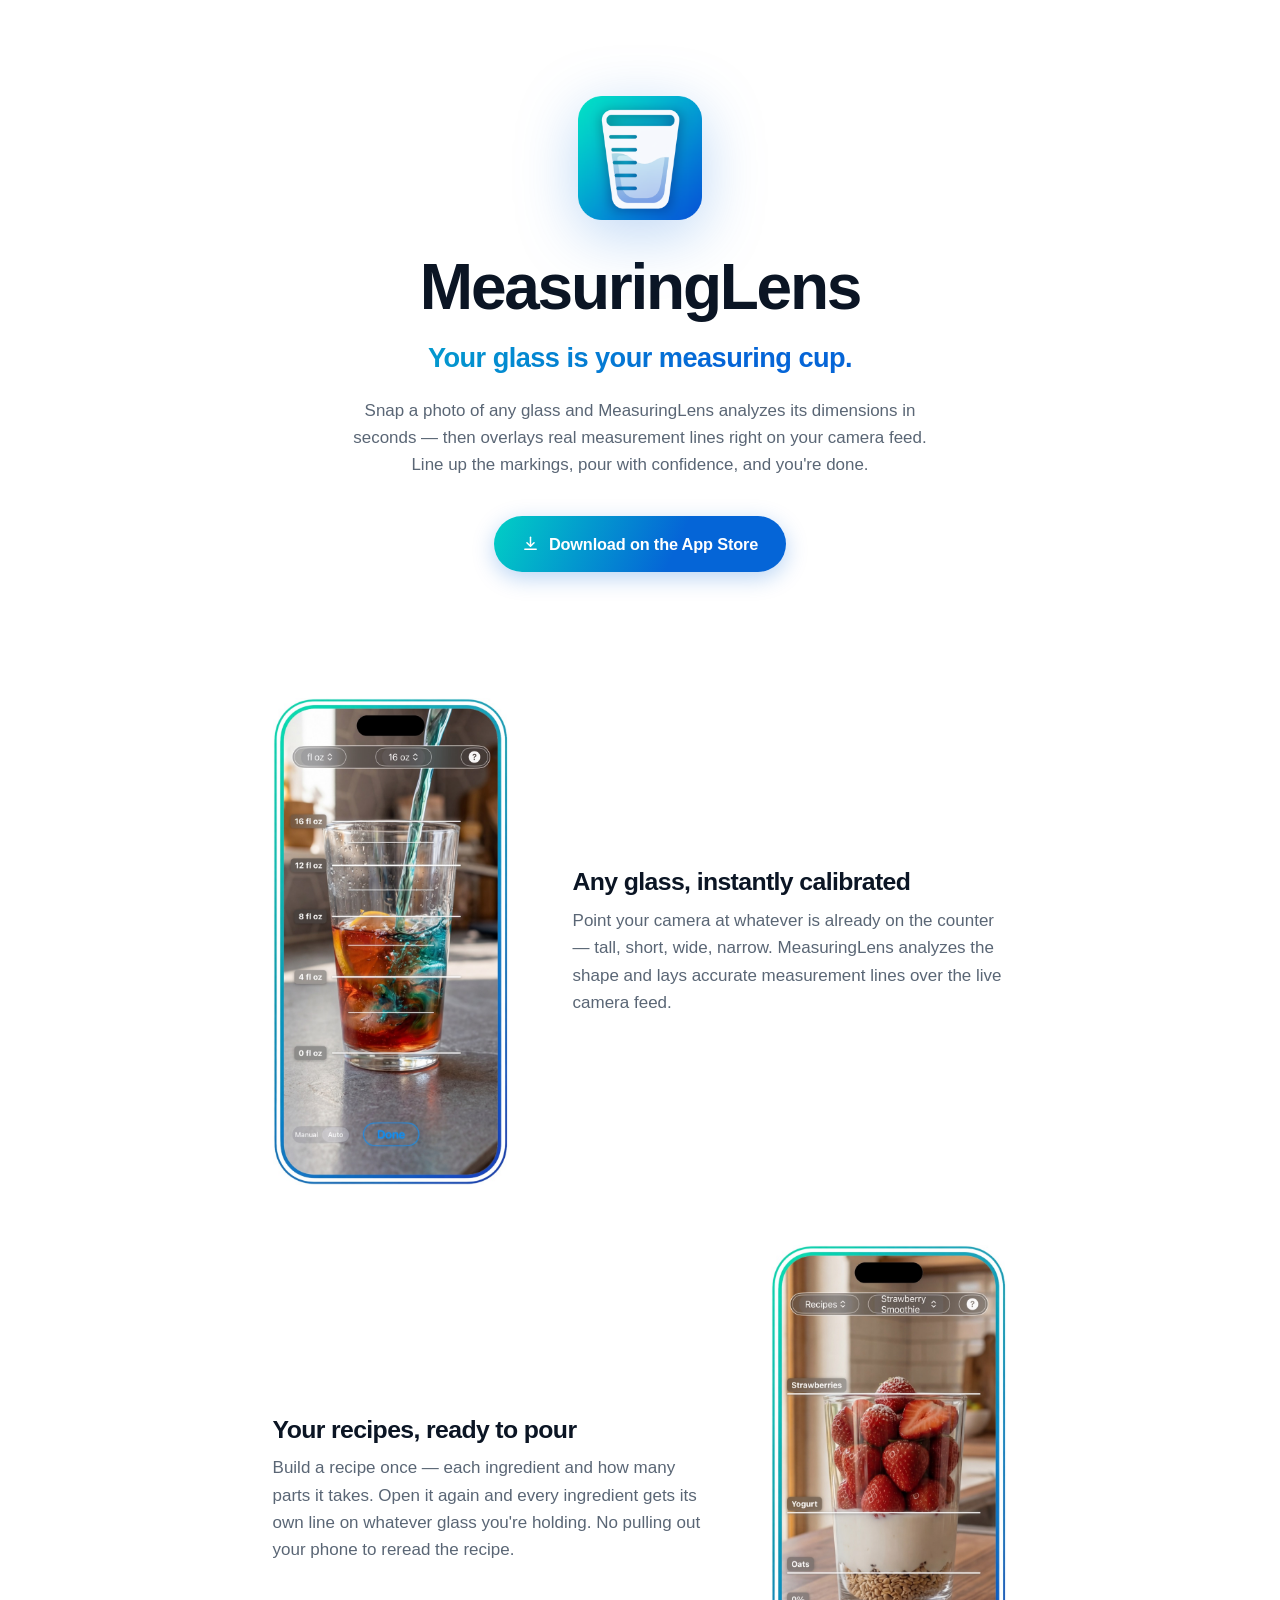
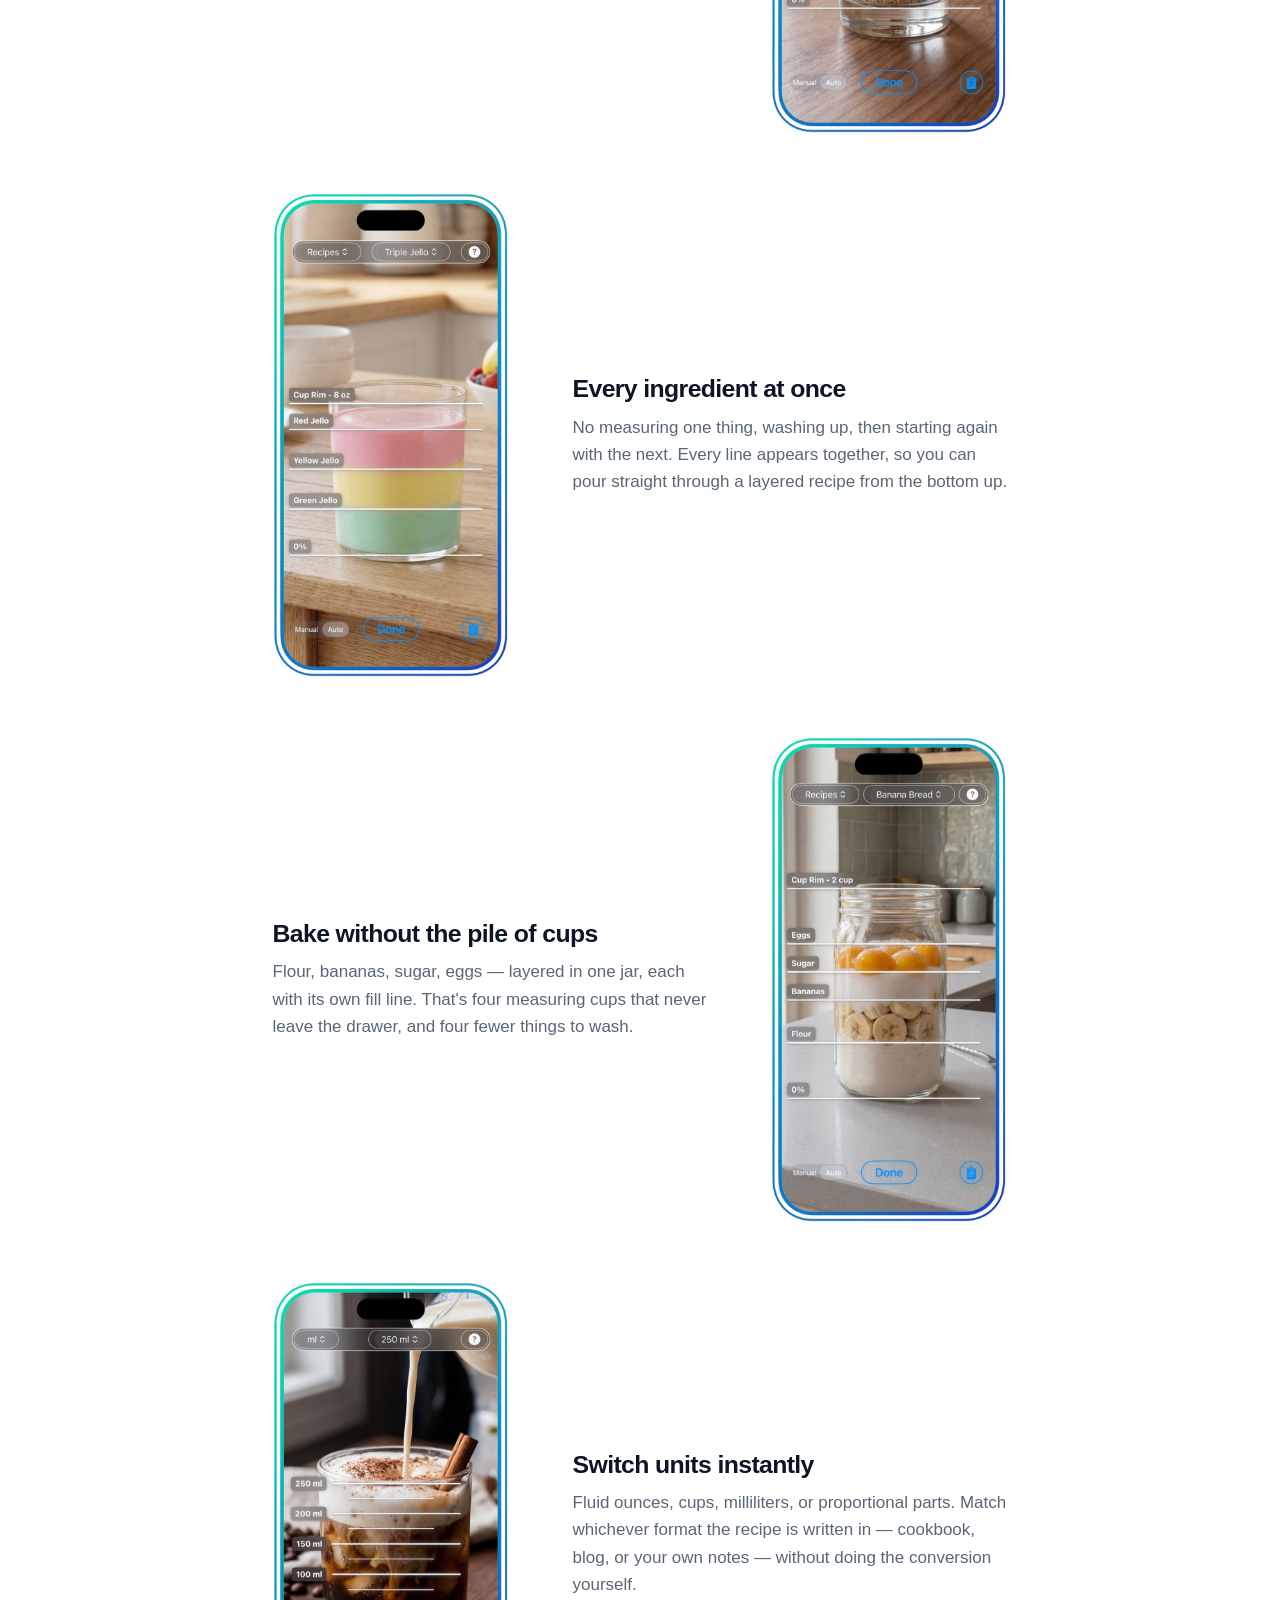
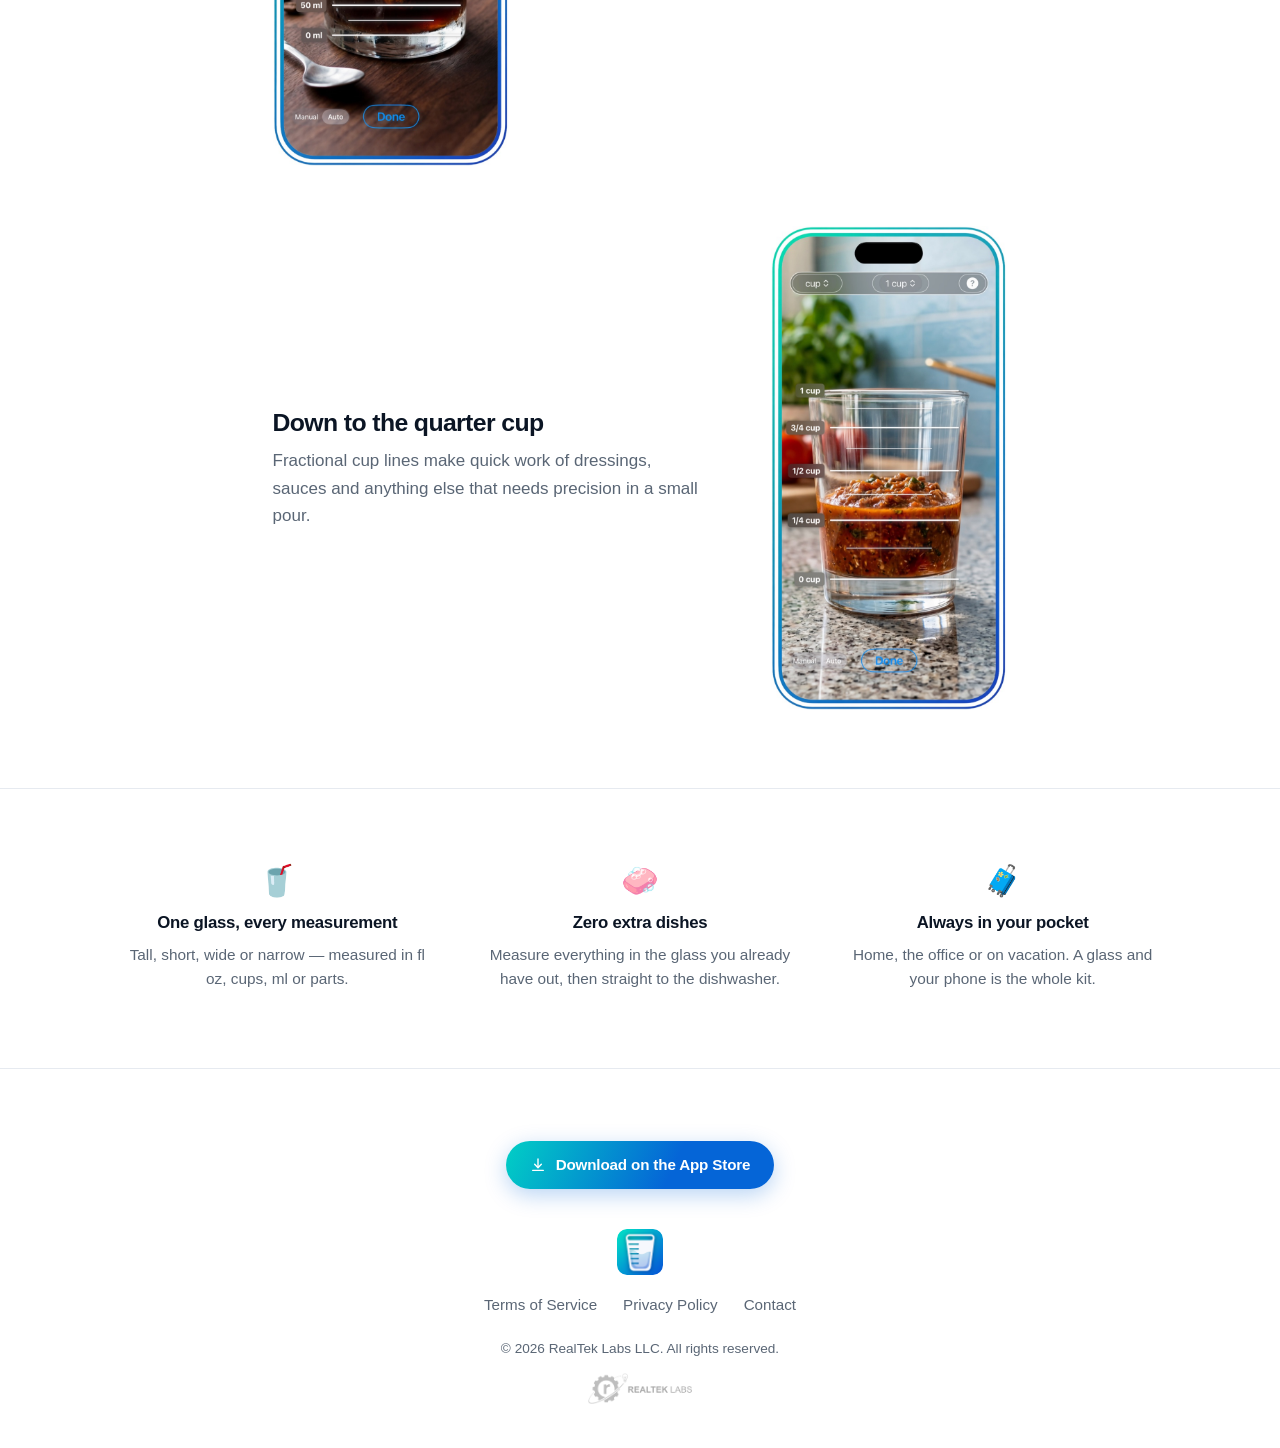
==== index.html @ 2af0e843 "Add files via upload" ====
<!DOCTYPE html>
<html lang="en">
<head>
<meta charset="utf-8">
<meta name="viewport" content="width=device-width, initial-scale=1">
<title>MeasuringLens — Your glass is your measuring cup</title>
<meta name="description" content="Turn any drinking glass into a precision measuring tool. MeasuringLens reads the shape of your glass and overlays real measurement lines — plus a line for every ingredient in your saved recipes.">
<link rel="icon" href="assets/icon.png">
<link rel="apple-touch-icon" href="assets/icon.png">
<meta property="og:title" content="MeasuringLens — Your glass is your measuring cup">
<meta property="og:description" content="Turn any drinking glass into a precision measuring tool. No extra equipment needed.">
<meta property="og:image" content="assets/icon.png">
<meta property="og:type" content="website">
<link rel="stylesheet" href="styles.css">
</head>
<body>

<!-- ============================================================ HERO -->
<header class="hero">
  <div class="wrap">
    <img class="hero-icon" data-hero-icon src="assets/icon.png" width="384" height="384"
         alt="MeasuringLens app icon" fetchpriority="high">

    <h1>MeasuringLens</h1>
    <p class="tagline">Your glass is your measuring cup.</p>
    <p class="hero-intro">
      Snap a photo of any glass and MeasuringLens analyzes its dimensions in seconds — then
      overlays real measurement lines right on your camera feed. Line up the markings,
      pour with confidence, and you're done.
    </p>

    <!-- App Store URL is a placeholder. Swap in Apple's official
         "Download on the App Store" badge artwork before launch. -->
    <a class="badge" href="#">
      <svg width="17" height="17" viewBox="0 0 24 24" fill="none" stroke="currentColor"
           stroke-width="2.1" stroke-linecap="round" stroke-linejoin="round" aria-hidden="true">
        <path d="M12 3v12"></path>
        <path d="m7 11 5 5 5-5"></path>
        <path d="M4 20h16"></path>
      </svg>
      Download on the App Store
    </a>
  </div>
</header>

<main>

  <!-- ================================================ FEATURE SHOWCASE -->
  <section class="showcase" aria-label="Features">
    <div class="wrap">

      <article class="feature reveal">
        <div class="shot">
          <img src="assets/screenshot-1.jpg" width="680" height="1404" loading="lazy" decoding="async"
               alt="A pint glass on a counter with 0 to 16 fl oz measurement lines drawn across it.">
        </div>
        <div class="copy">
          <h3>Any glass, instantly calibrated</h3>
          <p>
            Point your camera at whatever is already on the counter — tall, short, wide,
            narrow. MeasuringLens analyzes the shape and lays accurate measurement lines
            over the live camera feed.
          </p>
        </div>
      </article>

      <article class="feature alt reveal">
        <div class="shot">
          <img src="assets/screenshot-2.jpg" width="680" height="1404" loading="lazy" decoding="async"
               alt="A saved Strawberry Smoothie recipe showing separate fill lines for oats, yogurt and strawberries.">
        </div>
        <div class="copy">
          <h3>Your recipes, ready to pour</h3>
          <p>
            Build a recipe once — each ingredient and how many parts it takes. Open it again
            and every ingredient gets its own line on whatever glass you're holding. No
            pulling out your phone to reread the recipe.
          </p>
        </div>
      </article>

      <article class="feature reveal">
        <div class="shot">
          <img src="assets/screenshot-3.jpg" width="680" height="1396" loading="lazy" decoding="async"
               alt="A Triple Jello recipe with green, yellow and red layer lines marked on a glass.">
        </div>
        <div class="copy">
          <h3>Every ingredient at once</h3>
          <p>
            No measuring one thing, washing up, then starting again with the next. Every line
            appears together, so you can pour straight through a layered recipe from the
            bottom up.
          </p>
        </div>
      </article>

      <article class="feature alt reveal">
        <div class="shot">
          <img src="assets/screenshot-4.jpg" width="680" height="1396" loading="lazy" decoding="async"
               alt="A Banana Bread recipe in a mason jar with fill lines for flour, bananas, sugar and eggs.">
        </div>
        <div class="copy">
          <h3>Bake without the pile of cups</h3>
          <p>
            Flour, bananas, sugar, eggs — layered in one jar, each with its own fill line.
            That's four measuring cups that never leave the drawer, and four fewer things
            to wash.
          </p>
        </div>
      </article>

      <article class="feature reveal">
        <div class="shot">
          <img src="assets/screenshot-5.jpg" width="680" height="1396" loading="lazy" decoding="async"
               alt="An iced latte being poured into a tumbler marked with 0 to 250 ml lines.">
        </div>
        <div class="copy">
          <h3>Switch units instantly</h3>
          <p>
            Fluid ounces, cups, milliliters, or proportional parts. Match whichever format
            the recipe is written in — cookbook, blog, or your own notes — without doing the
            conversion yourself.
          </p>
        </div>
      </article>

      <article class="feature alt reveal">
        <div class="shot">
          <img src="assets/screenshot-6.jpg" width="680" height="1396" loading="lazy" decoding="async"
               alt="A tumbler of salsa marked with quarter, half, three-quarter and one cup lines.">
        </div>
        <div class="copy">
          <h3>Down to the quarter cup</h3>
          <p>
            Fractional cup lines make quick work of dressings, sauces and anything else that
            needs precision in a small pour.
          </p>
        </div>
      </article>

    </div>
  </section>

  <!-- ==================================================== VALUE PROPS -->
  <section class="values" aria-label="Why MeasuringLens">
    <div class="wrap">
      <div class="values-grid">

        <div class="value">
          <span class="glyph" aria-hidden="true">🥤</span>
          <h3>One glass, every measurement</h3>
          <p>Tall, short, wide or narrow — measured in fl oz, cups, ml or parts.</p>
        </div>

        <div class="value">
          <span class="glyph" aria-hidden="true">🧼</span>
          <h3>Zero extra dishes</h3>
          <p>Measure everything in the glass you already have out, then straight to the dishwasher.</p>
        </div>

        <div class="value">
          <span class="glyph" aria-hidden="true">🧳</span>
          <h3>Always in your pocket</h3>
          <p>Home, the office or on vacation. A glass and your phone is the whole kit.</p>
        </div>

      </div>
    </div>
  </section>

</main>

<!-- ========================================================== FOOTER -->
<footer class="site-footer">
  <div class="wrap">

    <a class="badge badge--sm" href="#">
      <svg width="16" height="16" viewBox="0 0 24 24" fill="none" stroke="currentColor"
           stroke-width="2.1" stroke-linecap="round" stroke-linejoin="round" aria-hidden="true">
        <path d="M12 3v12"></path>
        <path d="m7 11 5 5 5-5"></path>
        <path d="M4 20h16"></path>
      </svg>
      Download on the App Store
    </a>

    <img class="footer-icon" src="assets/icon.png" width="384" height="384" loading="lazy"
         alt="MeasuringLens app icon">

    <ul class="footer-links">
      <li><a href="terms.html">Terms of Service</a></li>
      <li><a href="privacy.html">Privacy Policy</a></li>
      <li><a href="mailto:admin@realteklabs.com">Contact</a></li>
    </ul>

    <p class="copyright">© 2026 RealTek Labs LLC. All rights reserved.</p>

    <img class="dev-mark" src="assets/logo.png" width="480" height="143" loading="lazy"
         alt="RealTek Labs">

  </div>
</footer>

<script src="app.js"></script>
</body>
</html>
---- styles.css ----
/* MeasuringLens — RealTek Labs LLC
   Accent colours sampled directly from Icon.png (teal #01CFC5 -> blue #0565D7). */

:root {
  --bg: #ffffff;
  --ink: #0b1524;
  --muted: #5a6675;
  --hairline: #e6eaf0;
  --accent: #0565d7;
  --accent-teal: #01cfc5;
  --shot-w: clamp(190px, 20vw, 236px);
  --wrap: 1080px;
}

*, *::before, *::after { box-sizing: border-box; }

html { -webkit-text-size-adjust: 100%; scroll-behavior: smooth; }

body {
  margin: 0;
  background: var(--bg);
  color: var(--ink);
  font-family: -apple-system, BlinkMacSystemFont, "Segoe UI", Roboto,
    "Helvetica Neue", Arial, sans-serif;
  font-size: 17px;
  line-height: 1.6;
  -webkit-font-smoothing: antialiased;
  -moz-osx-font-smoothing: grayscale;
}

img { max-width: 100%; height: auto; display: block; }

a { color: var(--accent); }

.wrap {
  width: 100%;
  max-width: var(--wrap);
  margin: 0 auto;
  padding: 0 24px;
}

.wrap--narrow { max-width: 720px; }

/* ---------------------------------------------------------------- buttons */

.badge {
  display: inline-flex;
  align-items: center;
  gap: 10px;
  padding: 15px 28px;
  border-radius: 999px;
  background: linear-gradient(115deg, var(--accent-teal) 0%, var(--accent) 62%);
  color: #fff;
  font-size: 1.02rem;
  font-weight: 600;
  letter-spacing: -0.01em;
  text-decoration: none;
  box-shadow: 0 6px 22px rgba(5, 101, 215, 0.28);
  transition: transform 0.18s ease, box-shadow 0.18s ease;
}

.badge:hover,
.badge:focus-visible {
  transform: translateY(-2px);
  box-shadow: 0 10px 28px rgba(5, 101, 215, 0.34);
}

.badge:active { transform: translateY(0); }

.badge svg { flex: none; }

.badge--sm {
  padding: 12px 24px;
  font-size: 0.95rem;
}

/* ------------------------------------------------------------------- hero */

.hero {
  text-align: center;
  padding: clamp(56px, 9vw, 96px) 0 clamp(40px, 6vw, 64px);
}

.hero-icon {
  width: clamp(96px, 15vw, 124px);
  margin: 0 auto clamp(24px, 4vw, 34px);
  filter: drop-shadow(0 14px 30px rgba(5, 101, 215, 0.26));
  will-change: transform, opacity;
}

h1 {
  margin: 0;
  font-size: clamp(2.5rem, 8vw, 4rem);
  line-height: 1.04;
  font-weight: 700;
  letter-spacing: -0.035em;
}

.tagline {
  margin: clamp(14px, 2.4vw, 20px) 0 0;
  font-size: clamp(1.2rem, 3.4vw, 1.7rem);
  font-weight: 600;
  line-height: 1.25;
  letter-spacing: -0.02em;
  color: var(--accent);
}

/* Gradient wordmark, but only where the text clip is genuinely supported —
   otherwise the solid accent above stands, so the line can never render blank. */
@supports ((background-clip: text) or (-webkit-background-clip: text)) {
  .tagline {
    background: linear-gradient(100deg, var(--accent-teal) 0%, var(--accent) 58%);
    -webkit-background-clip: text;
    background-clip: text;
    color: transparent;
    -webkit-text-fill-color: transparent;
  }
}

.hero-intro {
  max-width: 34em;
  margin: clamp(16px, 2.6vw, 22px) auto clamp(28px, 4vw, 38px);
  color: var(--muted);
  font-size: 1.06rem;
}

/* -------------------------------------------------------------- showcase */

.showcase { padding: clamp(16px, 3vw, 32px) 0 clamp(32px, 5vw, 48px); }

/* Columns are sized to their content rather than stretched, and the pair is
   centered — otherwise the capped text measure leaves a dead gutter on the
   outer edge of every row. */
.feature {
  display: grid;
  grid-template-columns: var(--shot-w) minmax(0, 46ch);
  justify-content: center;
  gap: clamp(28px, 5vw, 64px);
  align-items: center;
  padding: clamp(20px, 3vw, 30px) 0;
}

.feature.alt { grid-template-columns: minmax(0, 46ch) var(--shot-w); }
.feature.alt .shot { grid-column: 2; grid-row: 1; }
.feature.alt .copy { grid-column: 1; grid-row: 1; }

.shot img {
  width: 100%;
  border-radius: 6px;
}

.copy h3 {
  margin: 0 0 10px;
  font-size: clamp(1.28rem, 2.6vw, 1.55rem);
  line-height: 1.2;
  font-weight: 650;
  letter-spacing: -0.025em;
}

.copy p {
  margin: 0;
  color: var(--muted);
}

/* Reveal-on-scroll. Base state doubles as the faded out-of-view state. */
.reveal {
  opacity: 0.2;
  transform: translateY(20px);
  transition: opacity 0.7s ease, transform 0.7s cubic-bezier(0.2, 0.7, 0.3, 1);
}

/* Once a block has entered, it keeps its final position — only opacity
   dips again on the way out, which avoids a jolt when scrolling back up. */
.reveal.seen { transform: translateY(0); }
.reveal.is-visible { opacity: 1; }

/* ------------------------------------------------------------ value props */

.values {
  border-top: 1px solid var(--hairline);
  padding: clamp(48px, 7vw, 76px) 0;
}

.values-grid {
  display: grid;
  grid-template-columns: repeat(3, minmax(0, 1fr));
  gap: clamp(28px, 5vw, 56px);
  text-align: center;
}

.value .glyph {
  font-size: 1.9rem;
  line-height: 1;
  display: block;
  margin-bottom: 14px;
}

.value h3 {
  margin: 0 0 6px;
  font-size: 1.05rem;
  font-weight: 650;
  letter-spacing: -0.015em;
}

.value p {
  margin: 0;
  color: var(--muted);
  font-size: 0.96rem;
}

/* ----------------------------------------------------------------- footer */

.site-footer {
  border-top: 1px solid var(--hairline);
  padding: clamp(48px, 7vw, 72px) 0 44px;
  text-align: center;
}

.footer-icon {
  width: 46px;
  margin: clamp(30px, 4vw, 40px) auto 0;
  border-radius: 10px;
}

.footer-links {
  margin: 18px 0 0;
  padding: 0;
  list-style: none;
  display: flex;
  flex-wrap: wrap;
  justify-content: center;
  gap: 10px 26px;
  font-size: 0.95rem;
}

.footer-links a {
  color: var(--muted);
  text-decoration: none;
}

.footer-links a:hover,
.footer-links a:focus-visible {
  color: var(--accent);
  text-decoration: underline;
}

.copyright {
  margin: 20px 0 0;
  color: var(--muted);
  font-size: 0.85rem;
}

/* Developer mark — deliberately understated so it doesn't compete with the
   app icon and wordmark above it. */
.dev-mark {
  width: 104px;
  margin: 14px auto 0;
  opacity: 0.4;
  filter: grayscale(1);
  transition: opacity 0.2s ease, filter 0.2s ease;
}

.dev-mark:hover { opacity: 0.7; filter: grayscale(0.3); }

/* ------------------------------------------------------- legal doc pages */

.site-header {
  border-bottom: 1px solid var(--hairline);
  padding: 18px 0;
}

.brand {
  display: inline-flex;
  align-items: center;
  gap: 11px;
  color: var(--ink);
  text-decoration: none;
  font-weight: 650;
  letter-spacing: -0.02em;
  font-size: 1.05rem;
}

.brand img { width: 32px; border-radius: 7px; }

.doc { padding: clamp(40px, 6vw, 64px) 0 clamp(48px, 7vw, 72px); }

.doc h1 {
  font-size: clamp(1.9rem, 5vw, 2.5rem);
  letter-spacing: -0.03em;
}

.doc .updated {
  margin: 12px 0 2.2em;
  color: var(--muted);
  font-size: 0.92rem;
}

.doc h2 {
  margin: 2.2em 0 0.55em;
  font-size: 1.18rem;
  font-weight: 650;
  letter-spacing: -0.015em;
}

.doc p { margin: 0 0 1.05em; }

.doc ul { margin: 0 0 1.05em; padding-left: 1.3em; }

.doc li { margin-bottom: 0.7em; }

.doc .contact {
  margin-top: 1.8em;
  padding-top: 1.8em;
  border-top: 1px solid var(--hairline);
}

.doc address {
  font-style: normal;
  margin: 0;
}

/* ------------------------------------------------------------ responsive */

@media (max-width: 760px) {
  body { font-size: 16px; }

  .feature,
  .feature.alt {
    grid-template-columns: minmax(0, 1fr);
    gap: 22px;
    justify-items: center;
    text-align: center;
    padding: 26px 0;
  }

  .feature.alt .shot,
  .feature.alt .copy {
    grid-column: 1;
    grid-row: auto;
  }

  .shot { width: min(200px, 62vw); }

  .copy p { max-width: 42ch; margin-inline: auto; }

  .values-grid { grid-template-columns: minmax(0, 1fr); gap: 34px; }
}

@media (prefers-reduced-motion: reduce) {
  html { scroll-behavior: auto; }

  .reveal {
    opacity: 1 !important;
    transform: none !important;
    transition: none;
  }

  .badge { transition: none; }

  /* JS also skips the hero-icon scroll effect under this setting. */
}
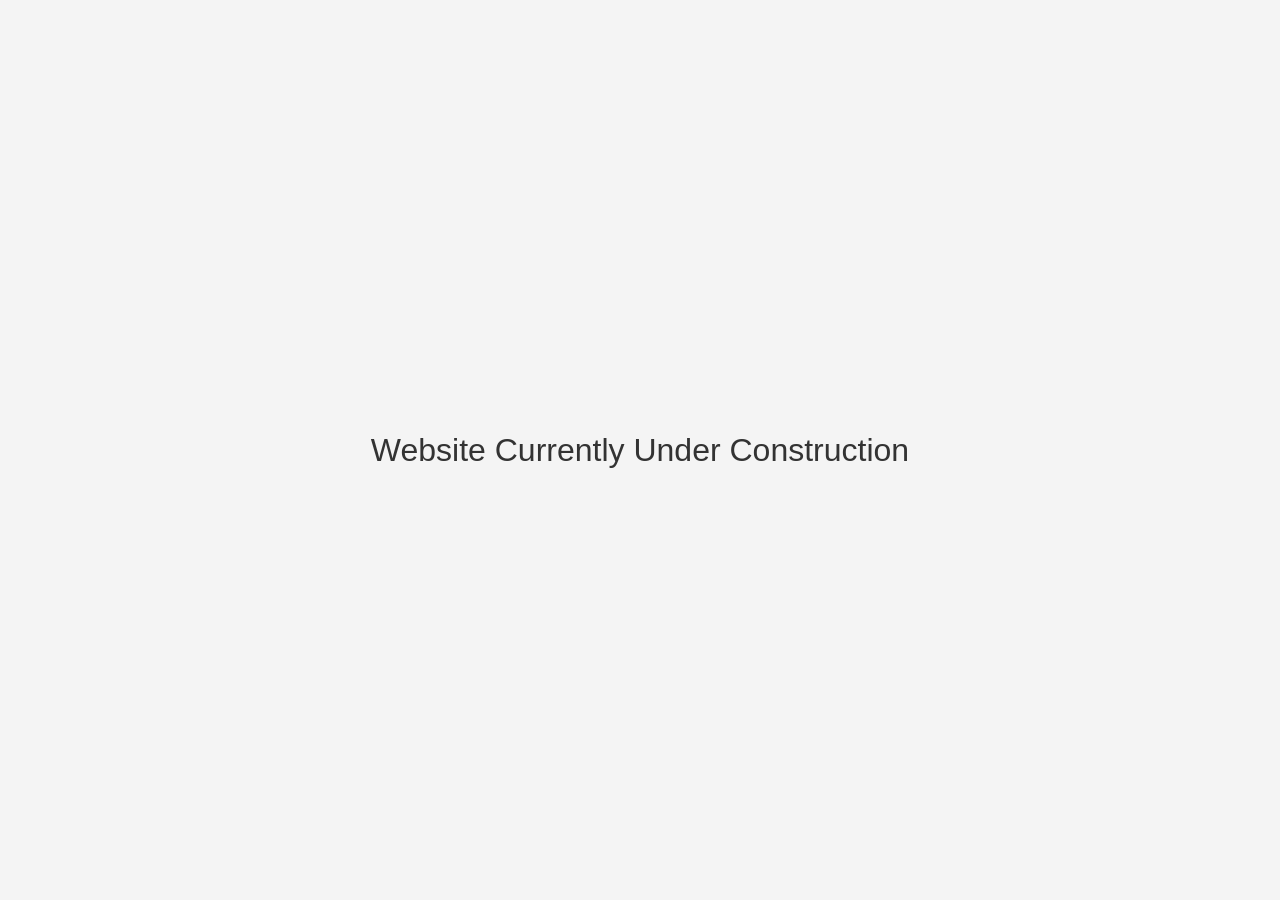
==== commit 81e5538f: "Add files via upload" ====
--- a/index.html
+++ b/index.html
@@ -1,206 +1,32 @@
 <!DOCTYPE html>
 <html lang="en">
 <head>
-<meta charset="utf-8">
-<meta name="viewport" content="width=device-width, initial-scale=1">
-<title>MeasuringLens — Your glass is your measuring cup</title>
-<meta name="description" content="Turn any drinking glass into a precision measuring tool. MeasuringLens reads the shape of your glass and overlays real measurement lines — plus a line for every ingredient in your saved recipes.">
-<link rel="icon" href="assets/icon.png">
-<link rel="apple-touch-icon" href="assets/icon.png">
-<meta property="og:title" content="MeasuringLens — Your glass is your measuring cup">
-<meta property="og:description" content="Turn any drinking glass into a precision measuring tool. No extra equipment needed.">
-<meta property="og:image" content="assets/icon.png">
-<meta property="og:type" content="website">
-<link rel="stylesheet" href="styles.css">
+<meta charset="UTF-8">
+<meta name="viewport" content="width=device-width, initial-scale=1.0">
+<title>Under Construction</title>
+<style>
+  html, body {
+    height: 100%;
+    margin: 0;
+  }
+  body {
+    display: flex;
+    align-items: center;
+    justify-content: center;
+    background-color: #f4f4f4;
+    font-family: Arial, Helvetica, sans-serif;
+    color: #333333;
+    text-align: center;
+  }
+  h1 {
+    font-size: 2rem;
+    font-weight: normal;
+    margin: 0;
+    padding: 0 1rem;
+  }
+</style>
 </head>
 <body>
-
-<!-- ============================================================ HERO -->
-<header class="hero">
-  <div class="wrap">
-    <img class="hero-icon" data-hero-icon src="assets/icon.png" width="384" height="384"
-         alt="MeasuringLens app icon" fetchpriority="high">
-
-    <h1>MeasuringLens</h1>
-    <p class="tagline">Your glass is your measuring cup.</p>
-    <p class="hero-intro">
-      Snap a photo of any glass and MeasuringLens analyzes its dimensions in seconds — then
-      overlays real measurement lines right on your camera feed. Line up the markings,
-      pour with confidence, and you're done.
-    </p>
-
-    <!-- App Store URL is a placeholder. Swap in Apple's official
-         "Download on the App Store" badge artwork before launch. -->
-    <a class="badge" href="#">
-      <svg width="17" height="17" viewBox="0 0 24 24" fill="none" stroke="currentColor"
-           stroke-width="2.1" stroke-linecap="round" stroke-linejoin="round" aria-hidden="true">
-        <path d="M12 3v12"></path>
-        <path d="m7 11 5 5 5-5"></path>
-        <path d="M4 20h16"></path>
-      </svg>
-      Download on the App Store
-    </a>
-  </div>
-</header>
-
-<main>
-
-  <!-- ================================================ FEATURE SHOWCASE -->
-  <section class="showcase" aria-label="Features">
-    <div class="wrap">
-
-      <article class="feature reveal">
-        <div class="shot">
-          <img src="assets/screenshot-1.jpg" width="680" height="1404" loading="lazy" decoding="async"
-               alt="A pint glass on a counter with 0 to 16 fl oz measurement lines drawn across it.">
-        </div>
-        <div class="copy">
-          <h3>Any glass, instantly calibrated</h3>
-          <p>
-            Point your camera at whatever is already on the counter — tall, short, wide,
-            narrow. MeasuringLens analyzes the shape and lays accurate measurement lines
-            over the live camera feed.
-          </p>
-        </div>
-      </article>
-
-      <article class="feature alt reveal">
-        <div class="shot">
-          <img src="assets/screenshot-2.jpg" width="680" height="1404" loading="lazy" decoding="async"
-               alt="A saved Strawberry Smoothie recipe showing separate fill lines for oats, yogurt and strawberries.">
-        </div>
-        <div class="copy">
-          <h3>Your recipes, ready to pour</h3>
-          <p>
-            Build a recipe once — each ingredient and how many parts it takes. Open it again
-            and every ingredient gets its own line on whatever glass you're holding. No
-            pulling out your phone to reread the recipe.
-          </p>
-        </div>
-      </article>
-
-      <article class="feature reveal">
-        <div class="shot">
-          <img src="assets/screenshot-3.jpg" width="680" height="1396" loading="lazy" decoding="async"
-               alt="A Triple Jello recipe with green, yellow and red layer lines marked on a glass.">
-        </div>
-        <div class="copy">
-          <h3>Every ingredient at once</h3>
-          <p>
-            No measuring one thing, washing up, then starting again with the next. Every line
-            appears together, so you can pour straight through a layered recipe from the
-            bottom up.
-          </p>
-        </div>
-      </article>
-
-      <article class="feature alt reveal">
-        <div class="shot">
-          <img src="assets/screenshot-4.jpg" width="680" height="1396" loading="lazy" decoding="async"
-               alt="A Banana Bread recipe in a mason jar with fill lines for flour, bananas, sugar and eggs.">
-        </div>
-        <div class="copy">
-          <h3>Bake without the pile of cups</h3>
-          <p>
-            Flour, bananas, sugar, eggs — layered in one jar, each with its own fill line.
-            That's four measuring cups that never leave the drawer, and four fewer things
-            to wash.
-          </p>
-        </div>
-      </article>
-
-      <article class="feature reveal">
-        <div class="shot">
-          <img src="assets/screenshot-5.jpg" width="680" height="1396" loading="lazy" decoding="async"
-               alt="An iced latte being poured into a tumbler marked with 0 to 250 ml lines.">
-        </div>
-        <div class="copy">
-          <h3>Switch units instantly</h3>
-          <p>
-            Fluid ounces, cups, milliliters, or proportional parts. Match whichever format
-            the recipe is written in — cookbook, blog, or your own notes — without doing the
-            conversion yourself.
-          </p>
-        </div>
-      </article>
-
-      <article class="feature alt reveal">
-        <div class="shot">
-          <img src="assets/screenshot-6.jpg" width="680" height="1396" loading="lazy" decoding="async"
-               alt="A tumbler of salsa marked with quarter, half, three-quarter and one cup lines.">
-        </div>
-        <div class="copy">
-          <h3>Down to the quarter cup</h3>
-          <p>
-            Fractional cup lines make quick work of dressings, sauces and anything else that
-            needs precision in a small pour.
-          </p>
-        </div>
-      </article>
-
-    </div>
-  </section>
-
-  <!-- ==================================================== VALUE PROPS -->
-  <section class="values" aria-label="Why MeasuringLens">
-    <div class="wrap">
-      <div class="values-grid">
-
-        <div class="value">
-          <span class="glyph" aria-hidden="true">🥤</span>
-          <h3>One glass, every measurement</h3>
-          <p>Tall, short, wide or narrow — measured in fl oz, cups, ml or parts.</p>
-        </div>
-
-        <div class="value">
-          <span class="glyph" aria-hidden="true">🧼</span>
-          <h3>Zero extra dishes</h3>
-          <p>Measure everything in the glass you already have out, then straight to the dishwasher.</p>
-        </div>
-
-        <div class="value">
-          <span class="glyph" aria-hidden="true">🧳</span>
-          <h3>Always in your pocket</h3>
-          <p>Home, the office or on vacation. A glass and your phone is the whole kit.</p>
-        </div>
-
-      </div>
-    </div>
-  </section>
-
-</main>
-
-<!-- ========================================================== FOOTER -->
-<footer class="site-footer">
-  <div class="wrap">
-
-    <a class="badge badge--sm" href="#">
-      <svg width="16" height="16" viewBox="0 0 24 24" fill="none" stroke="currentColor"
-           stroke-width="2.1" stroke-linecap="round" stroke-linejoin="round" aria-hidden="true">
-        <path d="M12 3v12"></path>
-        <path d="m7 11 5 5 5-5"></path>
-        <path d="M4 20h16"></path>
-      </svg>
-      Download on the App Store
-    </a>
-
-    <img class="footer-icon" src="assets/icon.png" width="384" height="384" loading="lazy"
-         alt="MeasuringLens app icon">
-
-    <ul class="footer-links">
-      <li><a href="terms.html">Terms of Service</a></li>
-      <li><a href="privacy.html">Privacy Policy</a></li>
-      <li><a href="mailto:admin@realteklabs.com">Contact</a></li>
-    </ul>
-
-    <p class="copyright">© 2026 RealTek Labs LLC. All rights reserved.</p>
-
-    <img class="dev-mark" src="assets/logo.png" width="480" height="143" loading="lazy"
-         alt="RealTek Labs">
-
-  </div>
-</footer>
-
-<script src="app.js"></script>
+  <h1>Website Currently Under Construction</h1>
 </body>
 </html>
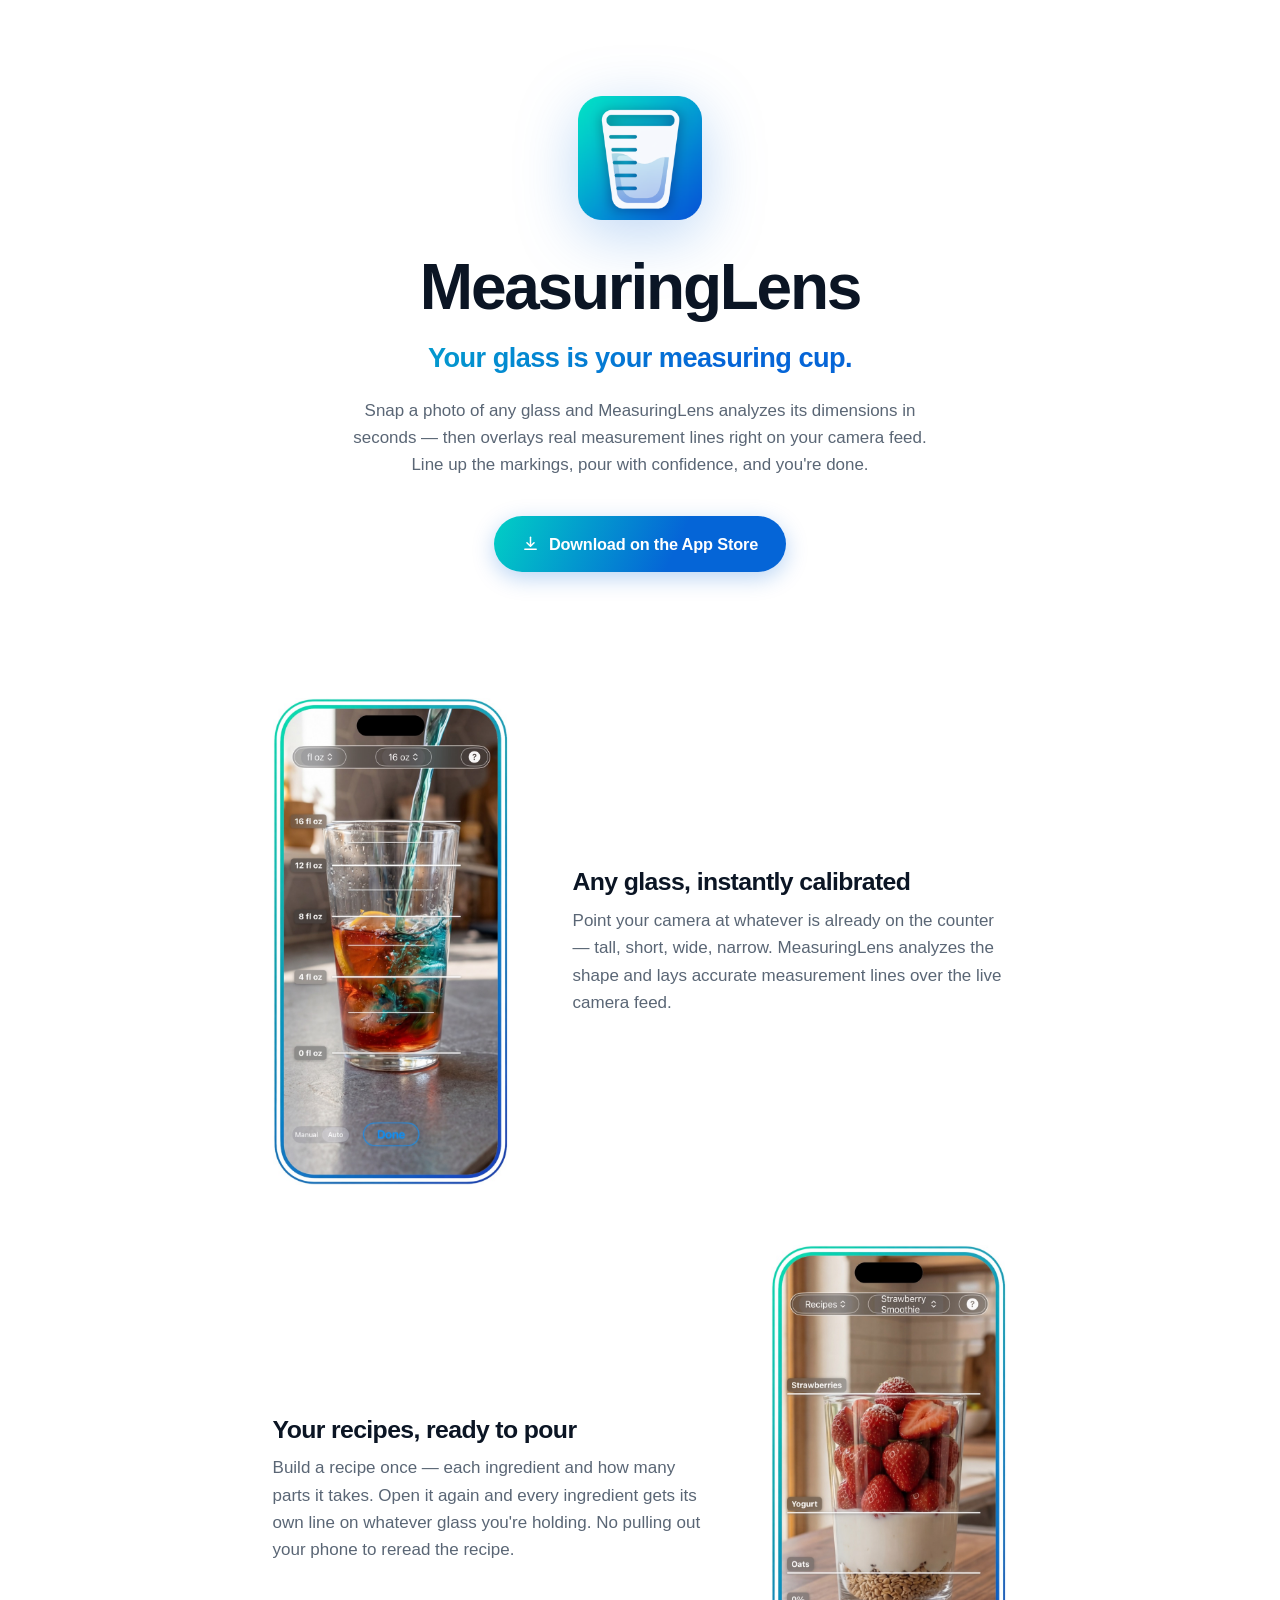
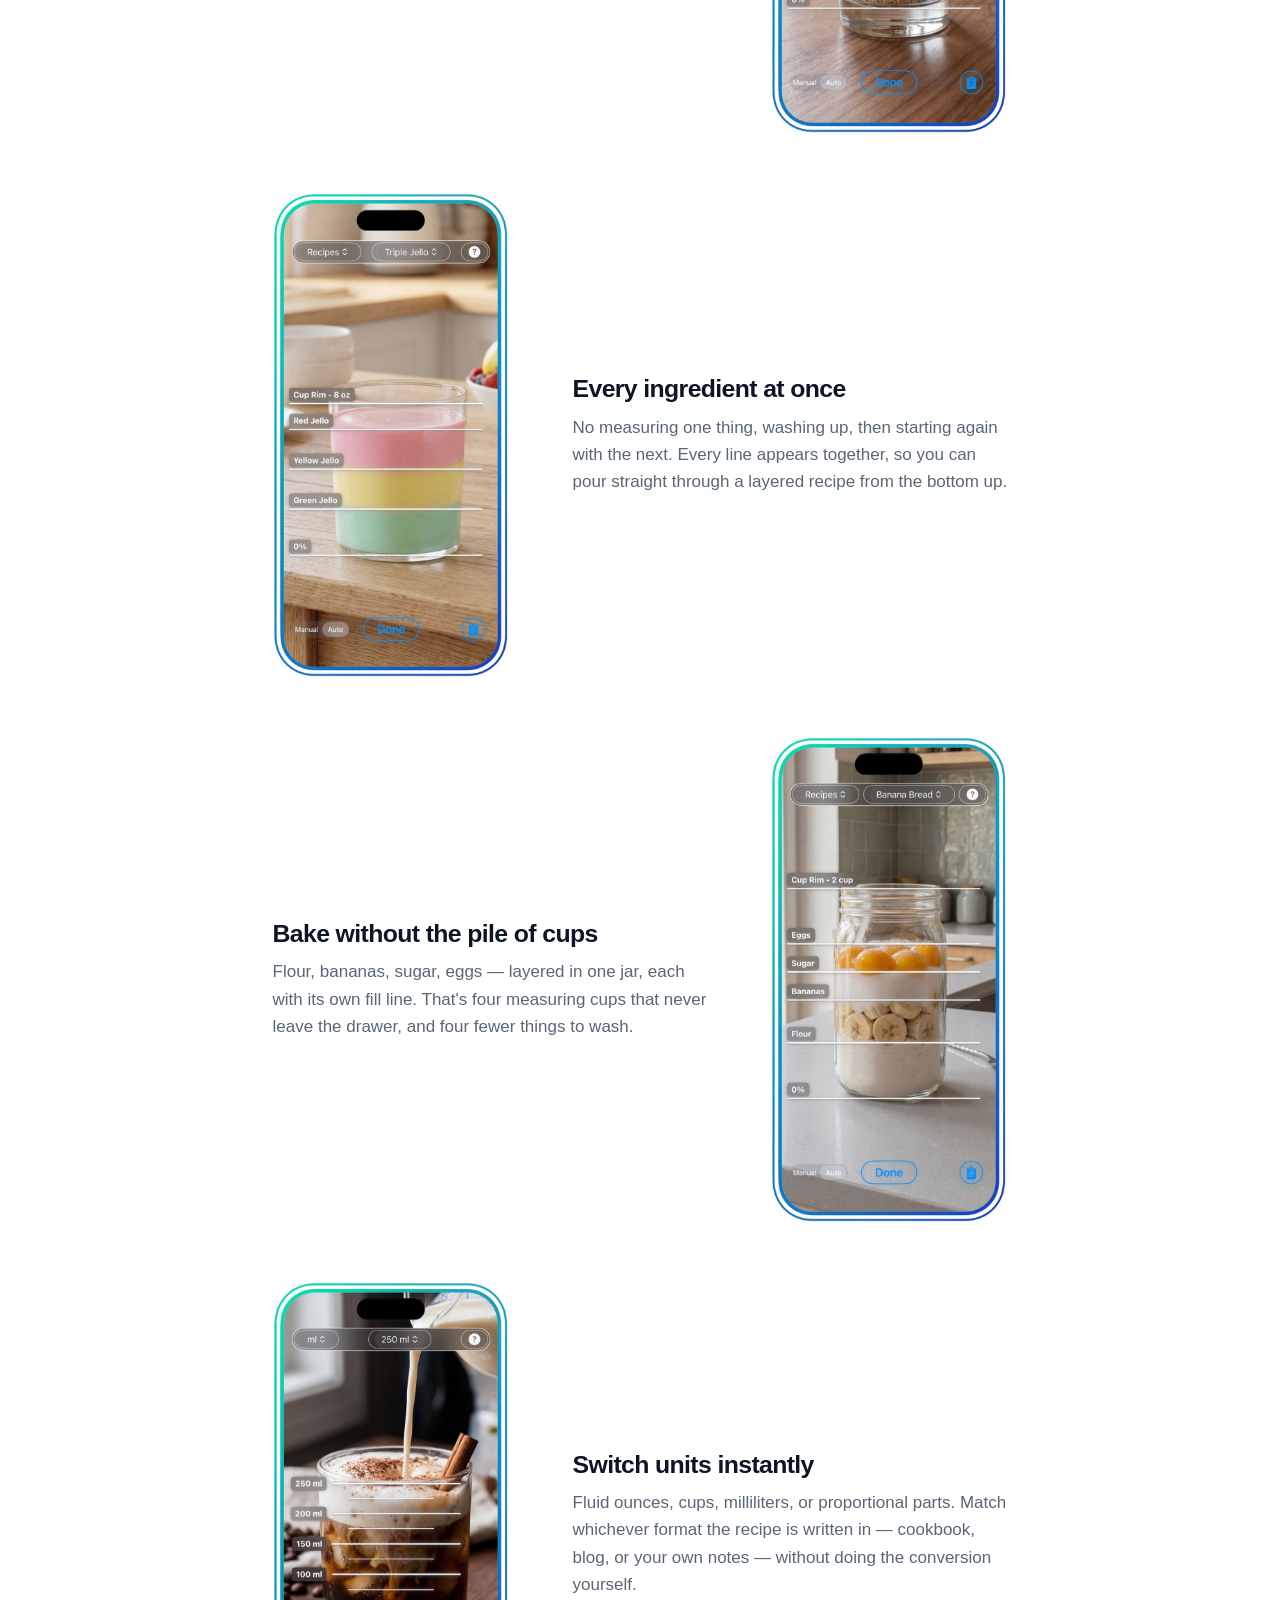
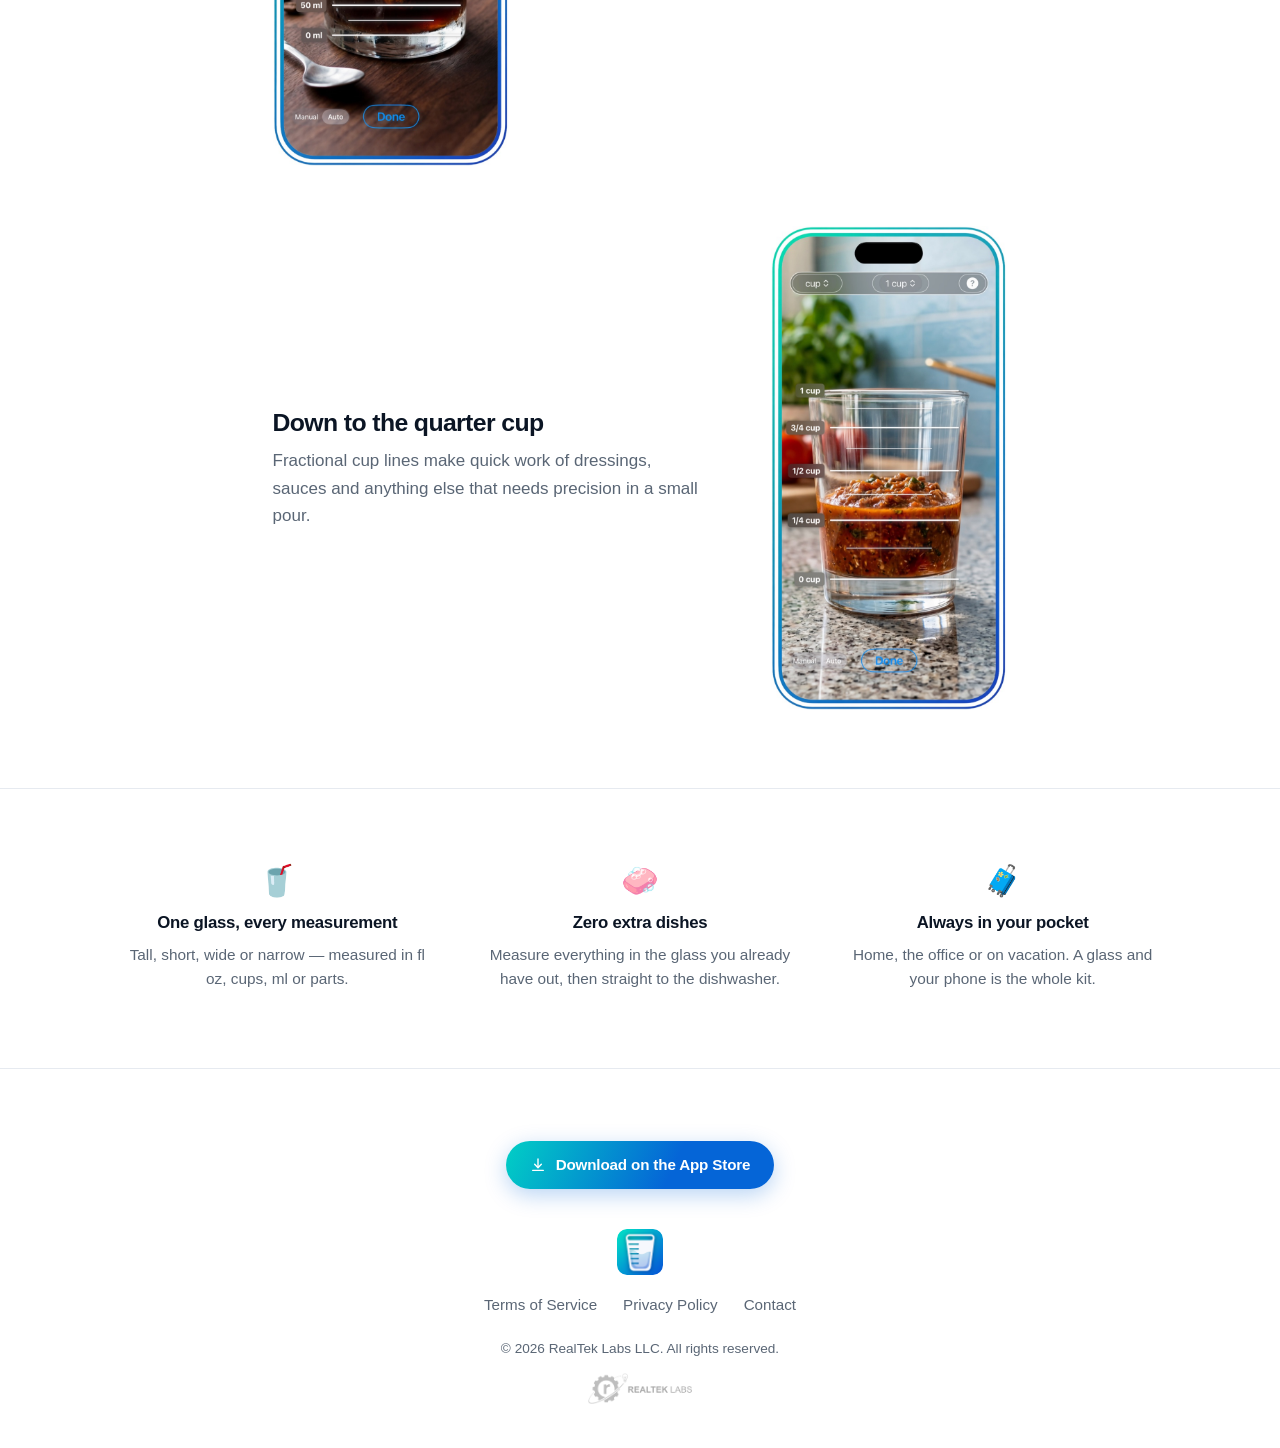
==== commit 2398fdc5: "Add files via upload" ====
--- a/index.html
+++ b/index.html
@@ -1,32 +1,206 @@
 <!DOCTYPE html>
 <html lang="en">
 <head>
-<meta charset="UTF-8">
-<meta name="viewport" content="width=device-width, initial-scale=1.0">
-<title>Under Construction</title>
-<style>
-  html, body {
-    height: 100%;
-    margin: 0;
-  }
-  body {
-    display: flex;
-    align-items: center;
-    justify-content: center;
-    background-color: #f4f4f4;
-    font-family: Arial, Helvetica, sans-serif;
-    color: #333333;
-    text-align: center;
-  }
-  h1 {
-    font-size: 2rem;
-    font-weight: normal;
-    margin: 0;
-    padding: 0 1rem;
-  }
-</style>
+<meta charset="utf-8">
+<meta name="viewport" content="width=device-width, initial-scale=1">
+<title>MeasuringLens — Your glass is your measuring cup</title>
+<meta name="description" content="Turn any drinking glass into a precision measuring tool. MeasuringLens reads the shape of your glass and overlays real measurement lines — plus a line for every ingredient in your saved recipes.">
+<link rel="icon" href="assets/icon.png">
+<link rel="apple-touch-icon" href="assets/icon.png">
+<meta property="og:title" content="MeasuringLens — Your glass is your measuring cup">
+<meta property="og:description" content="Turn any drinking glass into a precision measuring tool. No extra equipment needed.">
+<meta property="og:image" content="assets/icon.png">
+<meta property="og:type" content="website">
+<link rel="stylesheet" href="styles.css">
 </head>
 <body>
-  <h1>Website Currently Under Construction</h1>
+
+<!-- ============================================================ HERO -->
+<header class="hero">
+  <div class="wrap">
+    <img class="hero-icon" data-hero-icon src="assets/icon.png" width="384" height="384"
+         alt="MeasuringLens app icon" fetchpriority="high">
+
+    <h1>MeasuringLens</h1>
+    <p class="tagline">Your glass is your measuring cup.</p>
+    <p class="hero-intro">
+      Snap a photo of any glass and MeasuringLens analyzes its dimensions in seconds — then
+      overlays real measurement lines right on your camera feed. Line up the markings,
+      pour with confidence, and you're done.
+    </p>
+
+    <!-- App Store URL is a placeholder. Swap in Apple's official
+         "Download on the App Store" badge artwork before launch. -->
+    <a class="badge" href="#">
+      <svg width="17" height="17" viewBox="0 0 24 24" fill="none" stroke="currentColor"
+           stroke-width="2.1" stroke-linecap="round" stroke-linejoin="round" aria-hidden="true">
+        <path d="M12 3v12"></path>
+        <path d="m7 11 5 5 5-5"></path>
+        <path d="M4 20h16"></path>
+      </svg>
+      Download on the App Store
+    </a>
+  </div>
+</header>
+
+<main>
+
+  <!-- ================================================ FEATURE SHOWCASE -->
+  <section class="showcase" aria-label="Features">
+    <div class="wrap">
+
+      <article class="feature reveal">
+        <div class="shot">
+          <img src="assets/screenshot-1.jpg" width="680" height="1404" loading="lazy" decoding="async"
+               alt="A pint glass on a counter with 0 to 16 fl oz measurement lines drawn across it.">
+        </div>
+        <div class="copy">
+          <h3>Any glass, instantly calibrated</h3>
+          <p>
+            Point your camera at whatever is already on the counter — tall, short, wide,
+            narrow. MeasuringLens analyzes the shape and lays accurate measurement lines
+            over the live camera feed.
+          </p>
+        </div>
+      </article>
+
+      <article class="feature alt reveal">
+        <div class="shot">
+          <img src="assets/screenshot-2.jpg" width="680" height="1404" loading="lazy" decoding="async"
+               alt="A saved Strawberry Smoothie recipe showing separate fill lines for oats, yogurt and strawberries.">
+        </div>
+        <div class="copy">
+          <h3>Your recipes, ready to pour</h3>
+          <p>
+            Build a recipe once — each ingredient and how many parts it takes. Open it again
+            and every ingredient gets its own line on whatever glass you're holding. No
+            pulling out your phone to reread the recipe.
+          </p>
+        </div>
+      </article>
+
+      <article class="feature reveal">
+        <div class="shot">
+          <img src="assets/screenshot-3.jpg" width="680" height="1396" loading="lazy" decoding="async"
+               alt="A Triple Jello recipe with green, yellow and red layer lines marked on a glass.">
+        </div>
+        <div class="copy">
+          <h3>Every ingredient at once</h3>
+          <p>
+            No measuring one thing, washing up, then starting again with the next. Every line
+            appears together, so you can pour straight through a layered recipe from the
+            bottom up.
+          </p>
+        </div>
+      </article>
+
+      <article class="feature alt reveal">
+        <div class="shot">
+          <img src="assets/screenshot-4.jpg" width="680" height="1396" loading="lazy" decoding="async"
+               alt="A Banana Bread recipe in a mason jar with fill lines for flour, bananas, sugar and eggs.">
+        </div>
+        <div class="copy">
+          <h3>Bake without the pile of cups</h3>
+          <p>
+            Flour, bananas, sugar, eggs — layered in one jar, each with its own fill line.
+            That's four measuring cups that never leave the drawer, and four fewer things
+            to wash.
+          </p>
+        </div>
+      </article>
+
+      <article class="feature reveal">
+        <div class="shot">
+          <img src="assets/screenshot-5.jpg" width="680" height="1396" loading="lazy" decoding="async"
+               alt="An iced latte being poured into a tumbler marked with 0 to 250 ml lines.">
+        </div>
+        <div class="copy">
+          <h3>Switch units instantly</h3>
+          <p>
+            Fluid ounces, cups, milliliters, or proportional parts. Match whichever format
+            the recipe is written in — cookbook, blog, or your own notes — without doing the
+            conversion yourself.
+          </p>
+        </div>
+      </article>
+
+      <article class="feature alt reveal">
+        <div class="shot">
+          <img src="assets/screenshot-6.jpg" width="680" height="1396" loading="lazy" decoding="async"
+               alt="A tumbler of salsa marked with quarter, half, three-quarter and one cup lines.">
+        </div>
+        <div class="copy">
+          <h3>Down to the quarter cup</h3>
+          <p>
+            Fractional cup lines make quick work of dressings, sauces and anything else that
+            needs precision in a small pour.
+          </p>
+        </div>
+      </article>
+
+    </div>
+  </section>
+
+  <!-- ==================================================== VALUE PROPS -->
+  <section class="values" aria-label="Why MeasuringLens">
+    <div class="wrap">
+      <div class="values-grid">
+
+        <div class="value">
+          <span class="glyph" aria-hidden="true">🥤</span>
+          <h3>One glass, every measurement</h3>
+          <p>Tall, short, wide or narrow — measured in fl oz, cups, ml or parts.</p>
+        </div>
+
+        <div class="value">
+          <span class="glyph" aria-hidden="true">🧼</span>
+          <h3>Zero extra dishes</h3>
+          <p>Measure everything in the glass you already have out, then straight to the dishwasher.</p>
+        </div>
+
+        <div class="value">
+          <span class="glyph" aria-hidden="true">🧳</span>
+          <h3>Always in your pocket</h3>
+          <p>Home, the office or on vacation. A glass and your phone is the whole kit.</p>
+        </div>
+
+      </div>
+    </div>
+  </section>
+
+</main>
+
+<!-- ========================================================== FOOTER -->
+<footer class="site-footer">
+  <div class="wrap">
+
+    <a class="badge badge--sm" href="#">
+      <svg width="16" height="16" viewBox="0 0 24 24" fill="none" stroke="currentColor"
+           stroke-width="2.1" stroke-linecap="round" stroke-linejoin="round" aria-hidden="true">
+        <path d="M12 3v12"></path>
+        <path d="m7 11 5 5 5-5"></path>
+        <path d="M4 20h16"></path>
+      </svg>
+      Download on the App Store
+    </a>
+
+    <img class="footer-icon" src="assets/icon.png" width="384" height="384" loading="lazy"
+         alt="MeasuringLens app icon">
+
+    <ul class="footer-links">
+      <li><a href="terms.html">Terms of Service</a></li>
+      <li><a href="privacy.html">Privacy Policy</a></li>
+      <li><a href="mailto:support@realteklabs.com">Contact</a></li>
+    </ul>
+
+    <p class="copyright">© 2026 RealTek Labs LLC. All rights reserved.</p>
+
+    <img class="dev-mark" src="assets/logo.png" width="480" height="143" loading="lazy"
+         alt="RealTek Labs">
+
+  </div>
+</footer>
+
+<script src="app.js"></script>
 </body>
 </html>
--- a/styles.css
+++ b/styles.css
@@ -0,0 +1,361 @@
+/* MeasuringLens — RealTek Labs LLC
+   Accent colours sampled directly from Icon.png (teal #01CFC5 -> blue #0565D7). */
+
+:root {
+  --bg: #ffffff;
+  --ink: #0b1524;
+  --muted: #5a6675;
+  --hairline: #e6eaf0;
+  --accent: #0565d7;
+  --accent-teal: #01cfc5;
+  --shot-w: clamp(190px, 20vw, 236px);
+  --wrap: 1080px;
+}
+
+*, *::before, *::after { box-sizing: border-box; }
+
+html { -webkit-text-size-adjust: 100%; scroll-behavior: smooth; }
+
+body {
+  margin: 0;
+  background: var(--bg);
+  color: var(--ink);
+  font-family: -apple-system, BlinkMacSystemFont, "Segoe UI", Roboto,
+    "Helvetica Neue", Arial, sans-serif;
+  font-size: 17px;
+  line-height: 1.6;
+  -webkit-font-smoothing: antialiased;
+  -moz-osx-font-smoothing: grayscale;
+}
+
+img { max-width: 100%; height: auto; display: block; }
+
+a { color: var(--accent); }
+
+.wrap {
+  width: 100%;
+  max-width: var(--wrap);
+  margin: 0 auto;
+  padding: 0 24px;
+}
+
+.wrap--narrow { max-width: 720px; }
+
+/* ---------------------------------------------------------------- buttons */
+
+.badge {
+  display: inline-flex;
+  align-items: center;
+  gap: 10px;
+  padding: 15px 28px;
+  border-radius: 999px;
+  background: linear-gradient(115deg, var(--accent-teal) 0%, var(--accent) 62%);
+  color: #fff;
+  font-size: 1.02rem;
+  font-weight: 600;
+  letter-spacing: -0.01em;
+  text-decoration: none;
+  box-shadow: 0 6px 22px rgba(5, 101, 215, 0.28);
+  transition: transform 0.18s ease, box-shadow 0.18s ease;
+}
+
+.badge:hover,
+.badge:focus-visible {
+  transform: translateY(-2px);
+  box-shadow: 0 10px 28px rgba(5, 101, 215, 0.34);
+}
+
+.badge:active { transform: translateY(0); }
+
+.badge svg { flex: none; }
+
+.badge--sm {
+  padding: 12px 24px;
+  font-size: 0.95rem;
+}
+
+/* ------------------------------------------------------------------- hero */
+
+.hero {
+  text-align: center;
+  padding: clamp(56px, 9vw, 96px) 0 clamp(40px, 6vw, 64px);
+}
+
+.hero-icon {
+  width: clamp(96px, 15vw, 124px);
+  margin: 0 auto clamp(24px, 4vw, 34px);
+  filter: drop-shadow(0 14px 30px rgba(5, 101, 215, 0.26));
+  will-change: transform, opacity;
+}
+
+h1 {
+  margin: 0;
+  font-size: clamp(2.5rem, 8vw, 4rem);
+  line-height: 1.04;
+  font-weight: 700;
+  letter-spacing: -0.035em;
+}
+
+.tagline {
+  margin: clamp(14px, 2.4vw, 20px) 0 0;
+  font-size: clamp(1.2rem, 3.4vw, 1.7rem);
+  font-weight: 600;
+  line-height: 1.25;
+  letter-spacing: -0.02em;
+  color: var(--accent);
+}
+
+/* Gradient wordmark, but only where the text clip is genuinely supported —
+   otherwise the solid accent above stands, so the line can never render blank. */
+@supports ((background-clip: text) or (-webkit-background-clip: text)) {
+  .tagline {
+    background: linear-gradient(100deg, var(--accent-teal) 0%, var(--accent) 58%);
+    -webkit-background-clip: text;
+    background-clip: text;
+    color: transparent;
+    -webkit-text-fill-color: transparent;
+  }
+}
+
+.hero-intro {
+  max-width: 34em;
+  margin: clamp(16px, 2.6vw, 22px) auto clamp(28px, 4vw, 38px);
+  color: var(--muted);
+  font-size: 1.06rem;
+}
+
+/* -------------------------------------------------------------- showcase */
+
+.showcase { padding: clamp(16px, 3vw, 32px) 0 clamp(32px, 5vw, 48px); }
+
+/* Columns are sized to their content rather than stretched, and the pair is
+   centered — otherwise the capped text measure leaves a dead gutter on the
+   outer edge of every row. */
+.feature {
+  display: grid;
+  grid-template-columns: var(--shot-w) minmax(0, 46ch);
+  justify-content: center;
+  gap: clamp(28px, 5vw, 64px);
+  align-items: center;
+  padding: clamp(20px, 3vw, 30px) 0;
+}
+
+.feature.alt { grid-template-columns: minmax(0, 46ch) var(--shot-w); }
+.feature.alt .shot { grid-column: 2; grid-row: 1; }
+.feature.alt .copy { grid-column: 1; grid-row: 1; }
+
+.shot img {
+  width: 100%;
+  border-radius: 6px;
+}
+
+.copy h3 {
+  margin: 0 0 10px;
+  font-size: clamp(1.28rem, 2.6vw, 1.55rem);
+  line-height: 1.2;
+  font-weight: 650;
+  letter-spacing: -0.025em;
+}
+
+.copy p {
+  margin: 0;
+  color: var(--muted);
+}
+
+/* Reveal-on-scroll. Base state doubles as the faded out-of-view state. */
+.reveal {
+  opacity: 0.2;
+  transform: translateY(20px);
+  transition: opacity 0.7s ease, transform 0.7s cubic-bezier(0.2, 0.7, 0.3, 1);
+}
+
+/* Once a block has entered, it keeps its final position — only opacity
+   dips again on the way out, which avoids a jolt when scrolling back up. */
+.reveal.seen { transform: translateY(0); }
+.reveal.is-visible { opacity: 1; }
+
+/* ------------------------------------------------------------ value props */
+
+.values {
+  border-top: 1px solid var(--hairline);
+  padding: clamp(48px, 7vw, 76px) 0;
+}
+
+.values-grid {
+  display: grid;
+  grid-template-columns: repeat(3, minmax(0, 1fr));
+  gap: clamp(28px, 5vw, 56px);
+  text-align: center;
+}
+
+.value .glyph {
+  font-size: 1.9rem;
+  line-height: 1;
+  display: block;
+  margin-bottom: 14px;
+}
+
+.value h3 {
+  margin: 0 0 6px;
+  font-size: 1.05rem;
+  font-weight: 650;
+  letter-spacing: -0.015em;
+}
+
+.value p {
+  margin: 0;
+  color: var(--muted);
+  font-size: 0.96rem;
+}
+
+/* ----------------------------------------------------------------- footer */
+
+.site-footer {
+  border-top: 1px solid var(--hairline);
+  padding: clamp(48px, 7vw, 72px) 0 44px;
+  text-align: center;
+}
+
+.footer-icon {
+  width: 46px;
+  margin: clamp(30px, 4vw, 40px) auto 0;
+  border-radius: 10px;
+}
+
+.footer-links {
+  margin: 18px 0 0;
+  padding: 0;
+  list-style: none;
+  display: flex;
+  flex-wrap: wrap;
+  justify-content: center;
+  gap: 10px 26px;
+  font-size: 0.95rem;
+}
+
+.footer-links a {
+  color: var(--muted);
+  text-decoration: none;
+}
+
+.footer-links a:hover,
+.footer-links a:focus-visible {
+  color: var(--accent);
+  text-decoration: underline;
+}
+
+.copyright {
+  margin: 20px 0 0;
+  color: var(--muted);
+  font-size: 0.85rem;
+}
+
+/* Developer mark — deliberately understated so it doesn't compete with the
+   app icon and wordmark above it. */
+.dev-mark {
+  width: 104px;
+  margin: 14px auto 0;
+  opacity: 0.4;
+  filter: grayscale(1);
+  transition: opacity 0.2s ease, filter 0.2s ease;
+}
+
+.dev-mark:hover { opacity: 0.7; filter: grayscale(0.3); }
+
+/* ------------------------------------------------------- legal doc pages */
+
+.site-header {
+  border-bottom: 1px solid var(--hairline);
+  padding: 18px 0;
+}
+
+.brand {
+  display: inline-flex;
+  align-items: center;
+  gap: 11px;
+  color: var(--ink);
+  text-decoration: none;
+  font-weight: 650;
+  letter-spacing: -0.02em;
+  font-size: 1.05rem;
+}
+
+.brand img { width: 32px; border-radius: 7px; }
+
+.doc { padding: clamp(40px, 6vw, 64px) 0 clamp(48px, 7vw, 72px); }
+
+.doc h1 {
+  font-size: clamp(1.9rem, 5vw, 2.5rem);
+  letter-spacing: -0.03em;
+}
+
+.doc .updated {
+  margin: 12px 0 2.2em;
+  color: var(--muted);
+  font-size: 0.92rem;
+}
+
+.doc h2 {
+  margin: 2.2em 0 0.55em;
+  font-size: 1.18rem;
+  font-weight: 650;
+  letter-spacing: -0.015em;
+}
+
+.doc p { margin: 0 0 1.05em; }
+
+.doc ul { margin: 0 0 1.05em; padding-left: 1.3em; }
+
+.doc li { margin-bottom: 0.7em; }
+
+.doc .contact {
+  margin-top: 1.8em;
+  padding-top: 1.8em;
+  border-top: 1px solid var(--hairline);
+}
+
+.doc address {
+  font-style: normal;
+  margin: 0;
+}
+
+/* ------------------------------------------------------------ responsive */
+
+@media (max-width: 760px) {
+  body { font-size: 16px; }
+
+  .feature,
+  .feature.alt {
+    grid-template-columns: minmax(0, 1fr);
+    gap: 22px;
+    justify-items: center;
+    text-align: center;
+    padding: 26px 0;
+  }
+
+  .feature.alt .shot,
+  .feature.alt .copy {
+    grid-column: 1;
+    grid-row: auto;
+  }
+
+  .shot { width: min(200px, 62vw); }
+
+  .copy p { max-width: 42ch; margin-inline: auto; }
+
+  .values-grid { grid-template-columns: minmax(0, 1fr); gap: 34px; }
+}
+
+@media (prefers-reduced-motion: reduce) {
+  html { scroll-behavior: auto; }
+
+  .reveal {
+    opacity: 1 !important;
+    transform: none !important;
+    transition: none;
+  }
+
+  .badge { transition: none; }
+
+  /* JS also skips the hero-icon scroll effect under this setting. */
+}
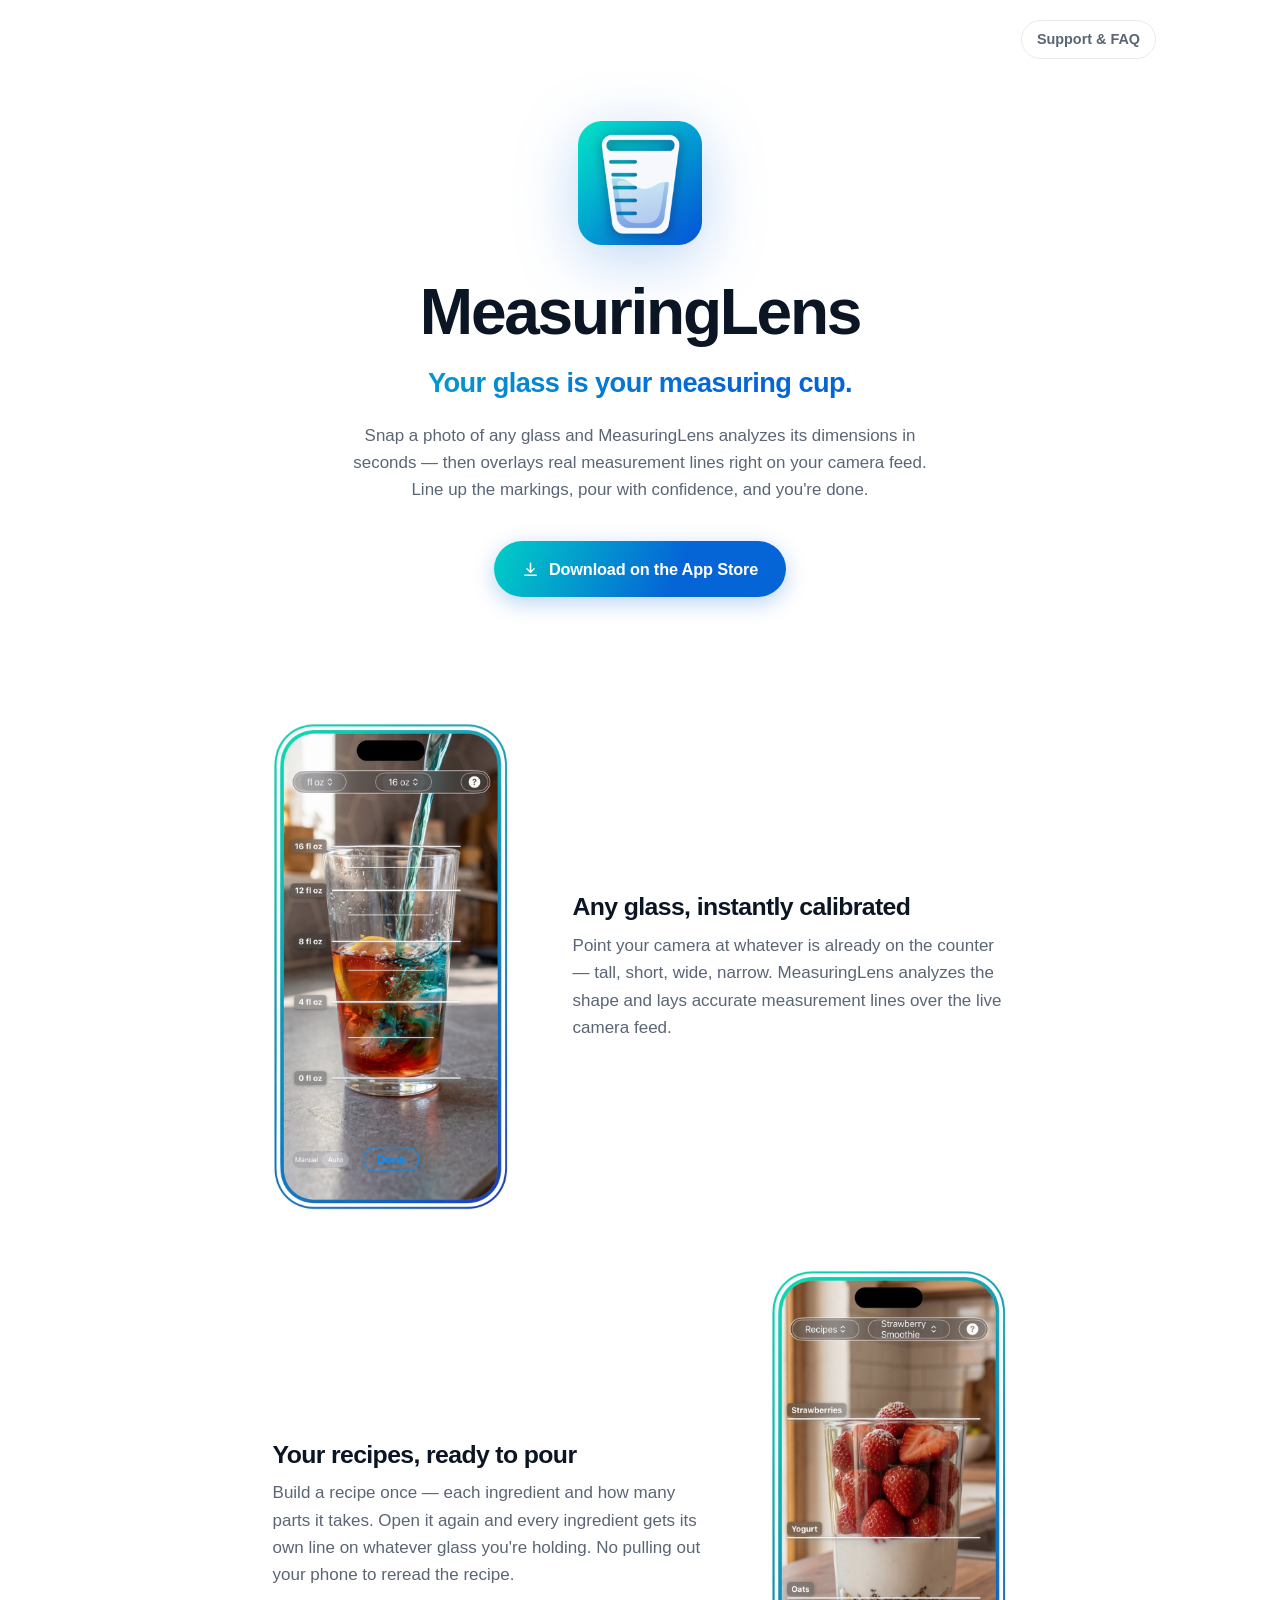
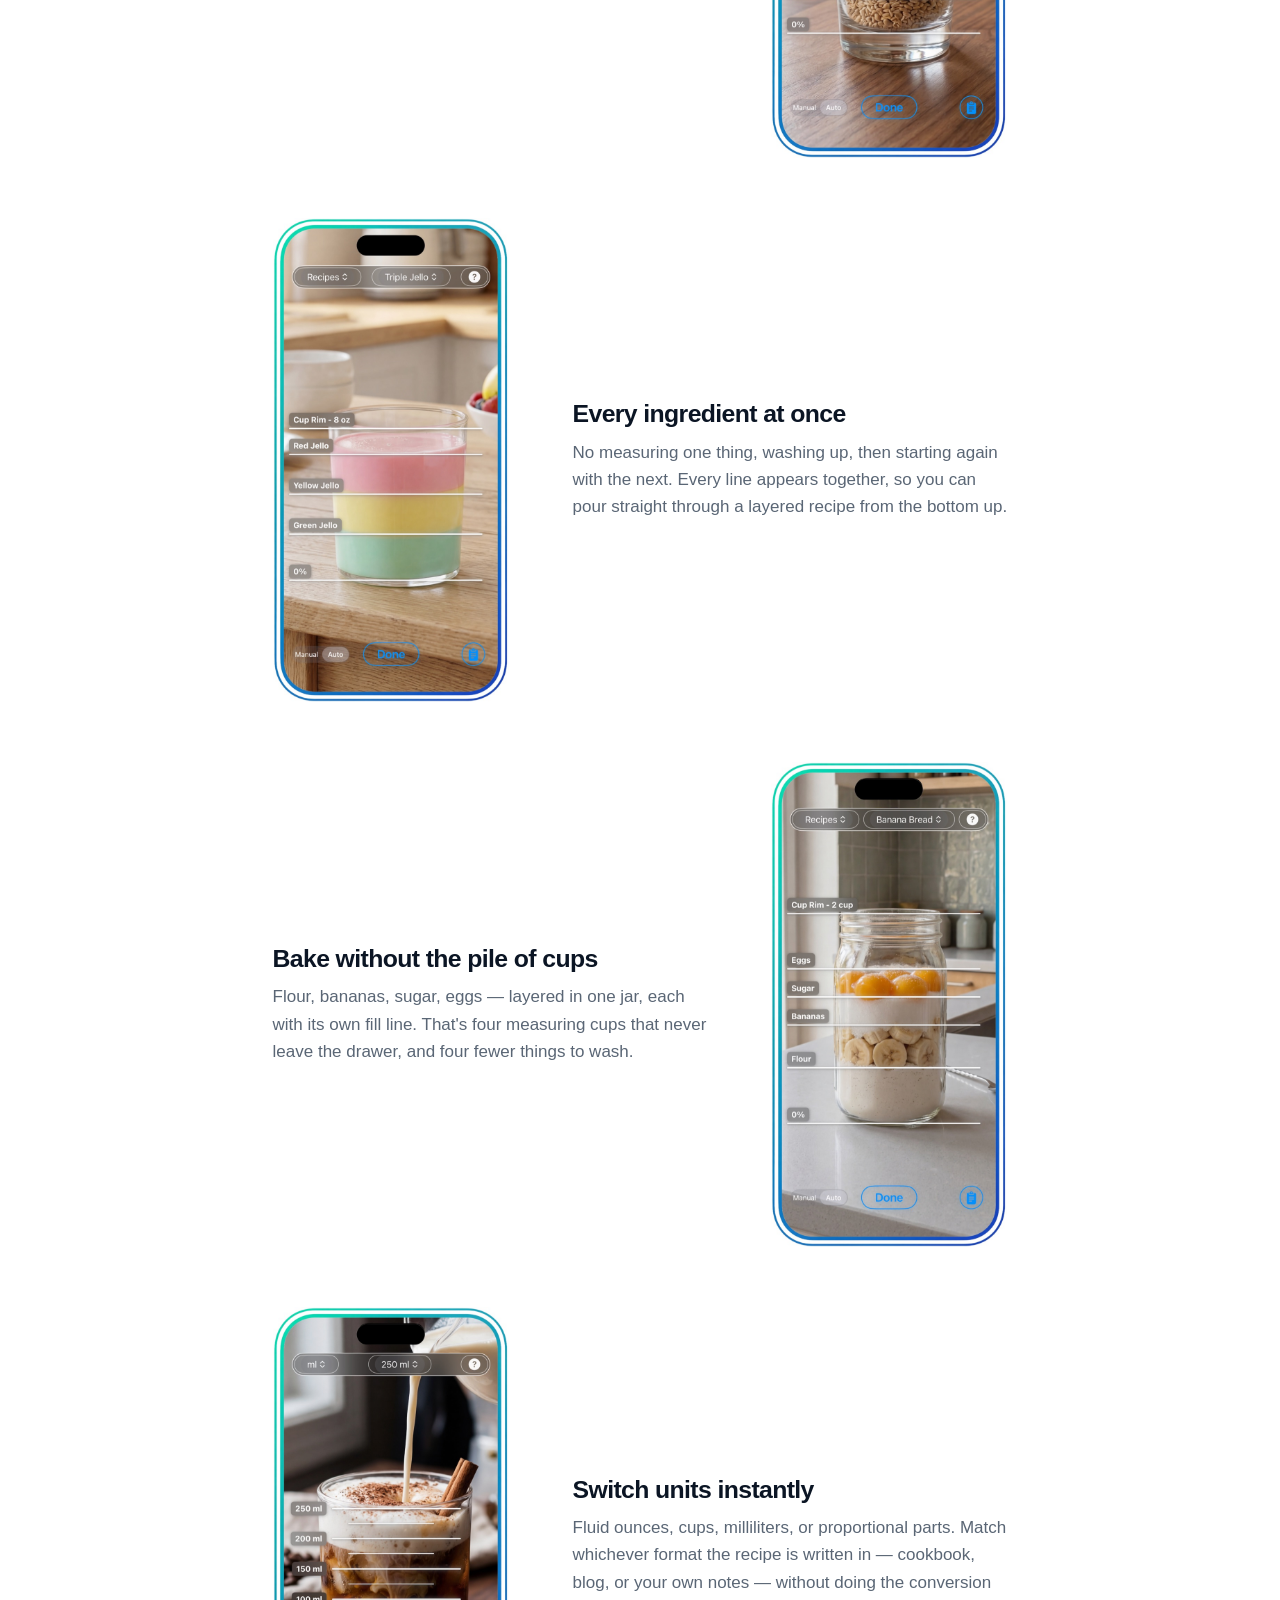
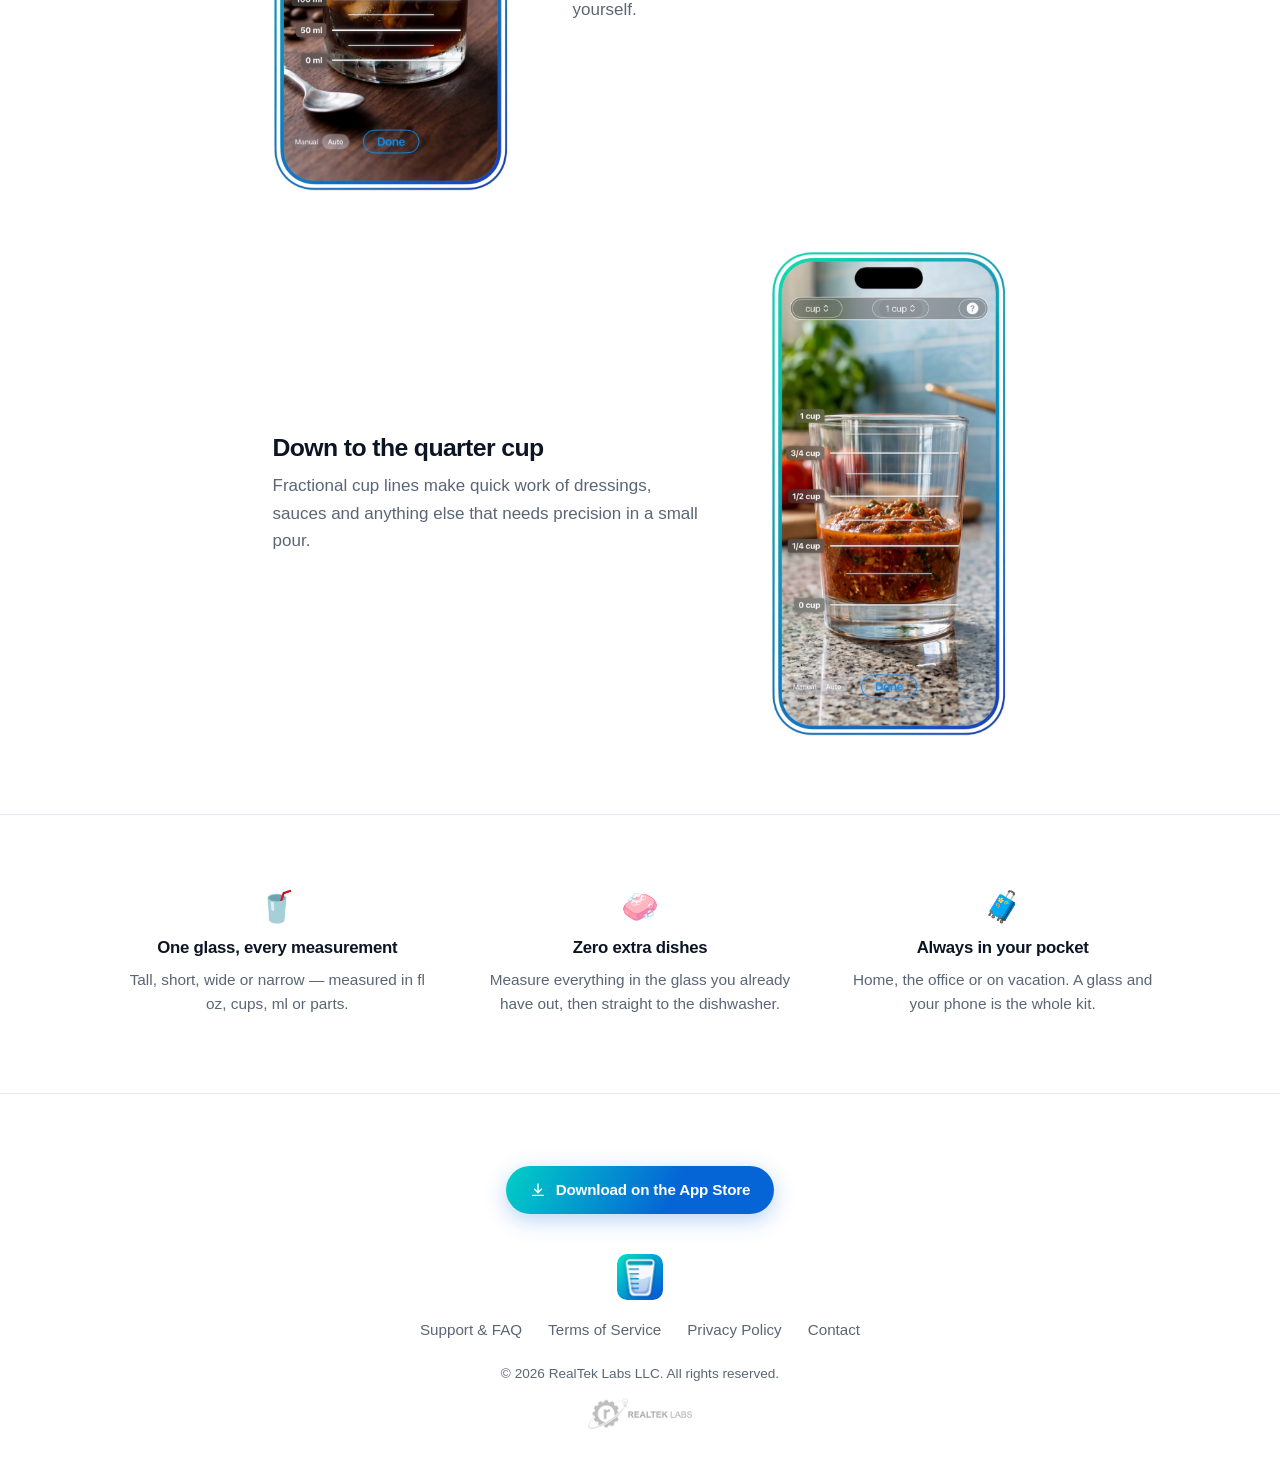
==== commit 98fb549e: "Add files via upload" ====
--- a/index.html
+++ b/index.html
@@ -15,6 +15,13 @@
 </head>
 <body>
 
+<!-- ========================================================== TOP NAV -->
+<nav class="topbar" aria-label="Site">
+  <div class="wrap">
+    <a href="support.html">Support &amp; FAQ</a>
+  </div>
+</nav>
+
 <!-- ============================================================ HERO -->
 <header class="hero">
   <div class="wrap">
@@ -29,9 +36,12 @@
       pour with confidence, and you're done.
     </p>
 
-    <!-- App Store URL is a placeholder. Swap in Apple's official
-         "Download on the App Store" badge artwork before launch. -->
-    <a class="badge" href="#">
+    <!-- Deliberately has no href, so the button is inert instead of jumping
+         the page to the top. Add href="https://apps.apple.com/…" here (and on
+         the matching button in the footer) once the App Store page is live.
+         Swap in Apple's official "Download on the App Store" badge artwork
+         before launch. -->
+    <a class="badge">
       <svg width="17" height="17" viewBox="0 0 24 24" fill="none" stroke="currentColor"
            stroke-width="2.1" stroke-linecap="round" stroke-linejoin="round" aria-hidden="true">
         <path d="M12 3v12"></path>
@@ -174,7 +184,8 @@
 <footer class="site-footer">
   <div class="wrap">
 
-    <a class="badge badge--sm" href="#">
+    <!-- Inert until the App Store page is live — see the note in the hero. -->
+    <a class="badge badge--sm">
       <svg width="16" height="16" viewBox="0 0 24 24" fill="none" stroke="currentColor"
            stroke-width="2.1" stroke-linecap="round" stroke-linejoin="round" aria-hidden="true">
         <path d="M12 3v12"></path>
@@ -188,6 +199,7 @@
          alt="MeasuringLens app icon">
 
     <ul class="footer-links">
+      <li><a href="support.html">Support &amp; FAQ</a></li>
       <li><a href="terms.html">Terms of Service</a></li>
       <li><a href="privacy.html">Privacy Policy</a></li>
       <li><a href="mailto:support@realteklabs.com">Contact</a></li>
--- a/styles.css
+++ b/styles.css
@@ -67,6 +67,16 @@
 
 .badge:active { transform: translateY(0); }
 
+/* The App Store buttons carry no href until the store page is live, so they
+   must not offer a click affordance. Adding the href restores all of the
+   above with no other change. */
+.badge:not([href]) { cursor: default; }
+
+.badge:not([href]):hover {
+  transform: none;
+  box-shadow: 0 6px 22px rgba(5, 101, 215, 0.28);
+}
+
 .badge svg { flex: none; }
 
 .badge--sm {
@@ -74,11 +84,36 @@
   font-size: 0.95rem;
 }
 
+/* ----------------------------------------------------------------- top nav */
+
+.topbar { padding: clamp(14px, 2.2vw, 20px) 0 0; }
+
+.topbar .wrap { display: flex; justify-content: flex-end; }
+
+.topbar a {
+  padding: 7px 15px;
+  border: 1px solid var(--hairline);
+  border-radius: 999px;
+  color: var(--muted);
+  font-size: 0.9rem;
+  font-weight: 550;
+  text-decoration: none;
+  transition: color 0.18s ease, border-color 0.18s ease;
+}
+
+.topbar a:hover,
+.topbar a:focus-visible {
+  color: var(--accent);
+  border-color: rgba(5, 101, 215, 0.45);
+}
+
 /* ------------------------------------------------------------------- hero */
 
+/* Top padding is lighter than it looks: the top nav above contributes the
+   rest of the gap between the top of the page and the app icon. */
 .hero {
   text-align: center;
-  padding: clamp(56px, 9vw, 96px) 0 clamp(40px, 6vw, 64px);
+  padding: clamp(30px, 6vw, 62px) 0 clamp(40px, 6vw, 64px);
 }
 
 .hero-icon {
@@ -319,10 +354,216 @@
   margin: 0;
 }
 
+/* ------------------------------------------------------- support page */
+
+.doc .lead {
+  margin: 12px 0 2.2em;
+  color: var(--muted);
+  font-size: 1.06rem;
+}
+
+/* The three things most people arrive on the support page needing, so they
+   sit above the FAQ rather than inside it. */
+.support-actions {
+  display: grid;
+  grid-template-columns: repeat(3, minmax(0, 1fr));
+  gap: 14px;
+  margin: 0 0 2.6em;
+}
+
+.action-card {
+  padding: 18px 18px 16px;
+  border: 1px solid var(--hairline);
+  border-radius: 14px;
+  color: var(--ink);
+  text-decoration: none;
+  transition: border-color 0.18s ease, box-shadow 0.18s ease, transform 0.18s ease;
+}
+
+.action-card:hover,
+.action-card:focus-visible {
+  border-color: rgba(5, 101, 215, 0.4);
+  box-shadow: 0 8px 22px rgba(5, 101, 215, 0.1);
+  transform: translateY(-2px);
+}
+
+.action-card .glyph {
+  display: block;
+  margin-bottom: 10px;
+  font-size: 1.3rem;
+  line-height: 1;
+}
+
+.action-card strong {
+  display: block;
+  font-size: 0.99rem;
+  font-weight: 650;
+  letter-spacing: -0.015em;
+}
+
+.action-card span:not(.glyph) {
+  display: block;
+  margin-top: 4px;
+  color: var(--muted);
+  font-size: 0.87rem;
+  overflow-wrap: anywhere;
+}
+
+.faq-nav {
+  display: flex;
+  flex-wrap: wrap;
+  gap: 8px;
+  margin: 0 0 2.6em;
+}
+
+.faq-nav a {
+  padding: 7px 15px;
+  border: 1px solid var(--hairline);
+  border-radius: 999px;
+  color: var(--muted);
+  font-size: 0.88rem;
+  font-weight: 550;
+  text-decoration: none;
+  transition: color 0.18s ease, border-color 0.18s ease;
+}
+
+.faq-nav a:hover,
+.faq-nav a:focus-visible {
+  color: var(--accent);
+  border-color: rgba(5, 101, 215, 0.45);
+}
+
+.faq { scroll-margin-top: 20px; }
+
+.faq h2 {
+  margin: 2.6em 0 0.9em;
+  font-size: 1.26rem;
+  font-weight: 650;
+  letter-spacing: -0.022em;
+}
+
+.faq-item {
+  border-bottom: 1px solid var(--hairline);
+  scroll-margin-top: 20px;
+}
+
+.faq-item:first-of-type { border-top: 1px solid var(--hairline); }
+
+.faq-item summary {
+  display: flex;
+  align-items: flex-start;
+  justify-content: space-between;
+  gap: 16px;
+  padding: 16px 2px;
+  list-style: none;
+  cursor: pointer;
+  font-weight: 600;
+  letter-spacing: -0.012em;
+  transition: color 0.15s ease;
+}
+
+.faq-item summary::-webkit-details-marker { display: none; }
+
+.faq-item summary:hover { color: var(--accent); }
+
+.faq-item summary:focus-visible {
+  outline: 2px solid var(--accent);
+  outline-offset: 2px;
+  border-radius: 6px;
+}
+
+/* Chevron drawn from two borders — no icon font, no extra request. */
+.faq-item summary::after {
+  content: "";
+  flex: none;
+  width: 9px;
+  height: 9px;
+  margin: 6px 4px 0 0;
+  border-right: 2px solid var(--muted);
+  border-bottom: 2px solid var(--muted);
+  transform: rotate(45deg);
+  transition: transform 0.2s ease, margin-top 0.2s ease;
+}
+
+.faq-item[open] summary::after {
+  margin-top: 10px;
+  transform: rotate(-135deg);
+}
+
+.faq-answer {
+  padding: 0 32px 20px 2px;
+  color: var(--muted);
+}
+
+.faq-answer p { margin: 0 0 0.9em; }
+
+.faq-answer ul,
+.faq-answer ol {
+  margin: 0 0 0.9em;
+  padding-left: 1.3em;
+}
+
+.faq-answer li { margin-bottom: 0.5em; }
+
+.faq-answer > :last-child { margin-bottom: 0; }
+
+.faq-answer strong { color: var(--ink); }
+
+/* -------------------------------------------------------- contact block */
+
+.contact-card {
+  margin-top: 3.4em;
+  padding: clamp(26px, 4vw, 38px);
+  border: 1px solid var(--hairline);
+  border-radius: 18px;
+  background: linear-gradient(155deg, rgba(1, 207, 197, 0.08), rgba(5, 101, 215, 0.08));
+  text-align: center;
+  scroll-margin-top: 20px;
+}
+
+.contact-card h2 {
+  margin: 0 0 12px;
+  font-size: 1.32rem;
+  font-weight: 650;
+  letter-spacing: -0.022em;
+}
+
+.contact-card p {
+  max-width: 46ch;
+  margin: 0 auto 1.1em;
+  color: var(--muted);
+}
+
+.contact-email {
+  font-size: clamp(1.05rem, 3vw, 1.24rem);
+  font-weight: 650;
+  letter-spacing: -0.02em;
+  overflow-wrap: anywhere;
+}
+
+.contact-email a { text-decoration: none; }
+
+.contact-email a:hover,
+.contact-email a:focus-visible { text-decoration: underline; }
+
+.contact-card .contact-note { font-size: 0.92rem; }
+
+.contact-card address {
+  margin: 1.6em 0 0;
+  padding-top: 1.4em;
+  border-top: 1px solid var(--hairline);
+  color: var(--muted);
+  font-size: 0.88rem;
+  font-style: normal;
+  line-height: 1.5;
+}
+
 /* ------------------------------------------------------------ responsive */
 
 @media (max-width: 760px) {
   body { font-size: 16px; }
+
+  .support-actions { grid-template-columns: minmax(0, 1fr); gap: 10px; }
 
   .feature,
   .feature.alt {
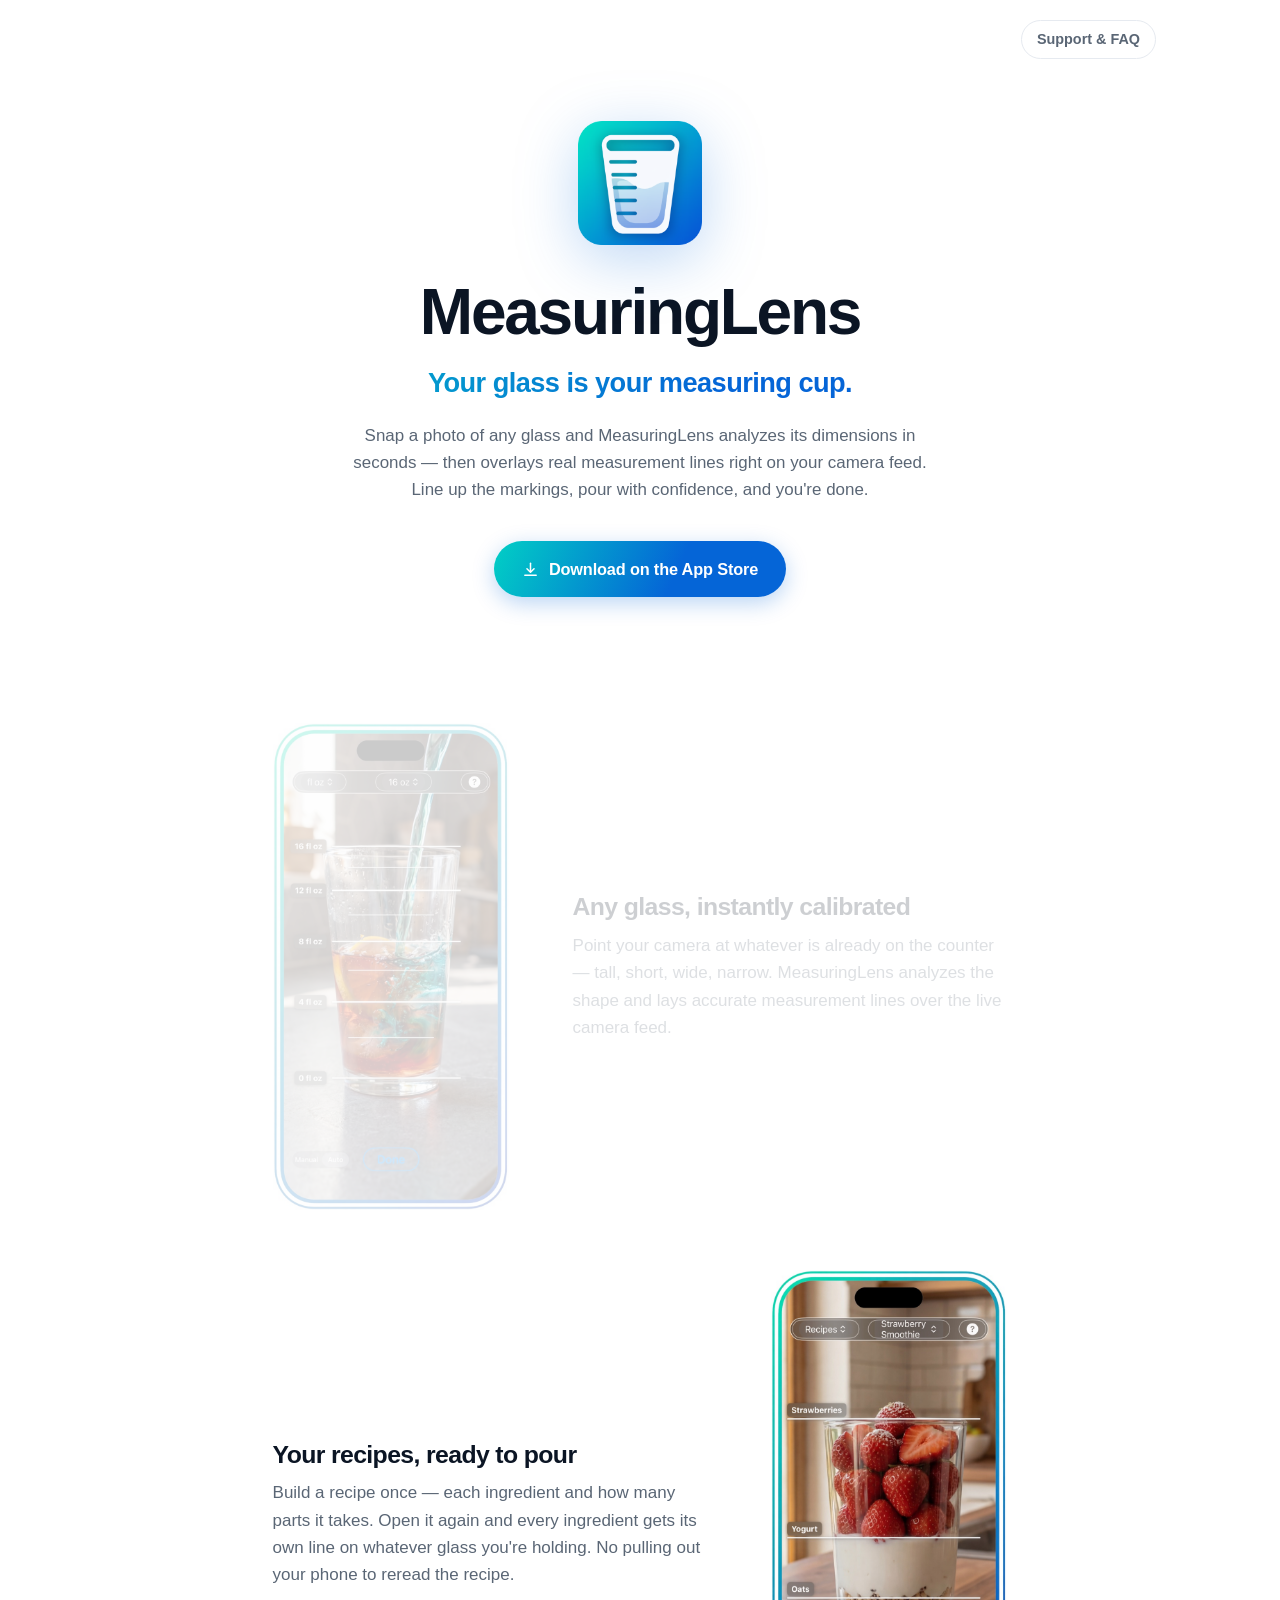
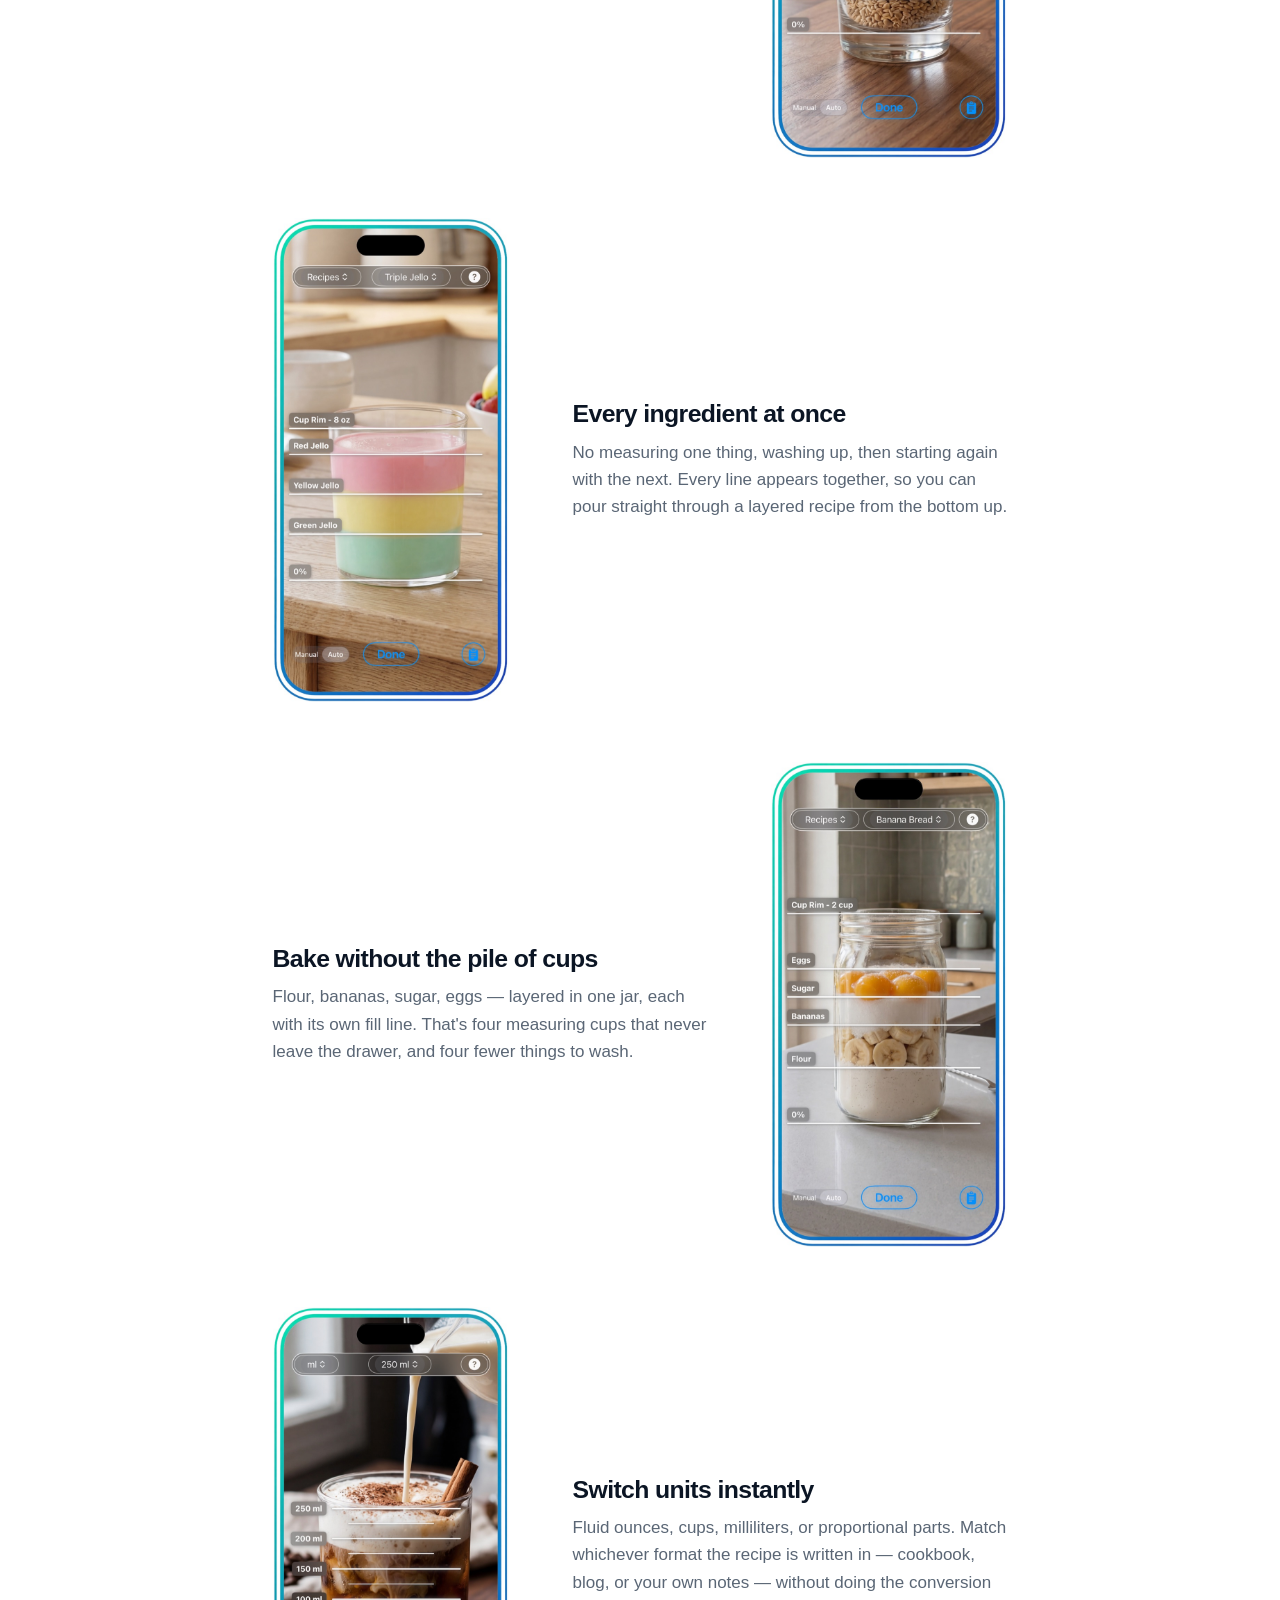
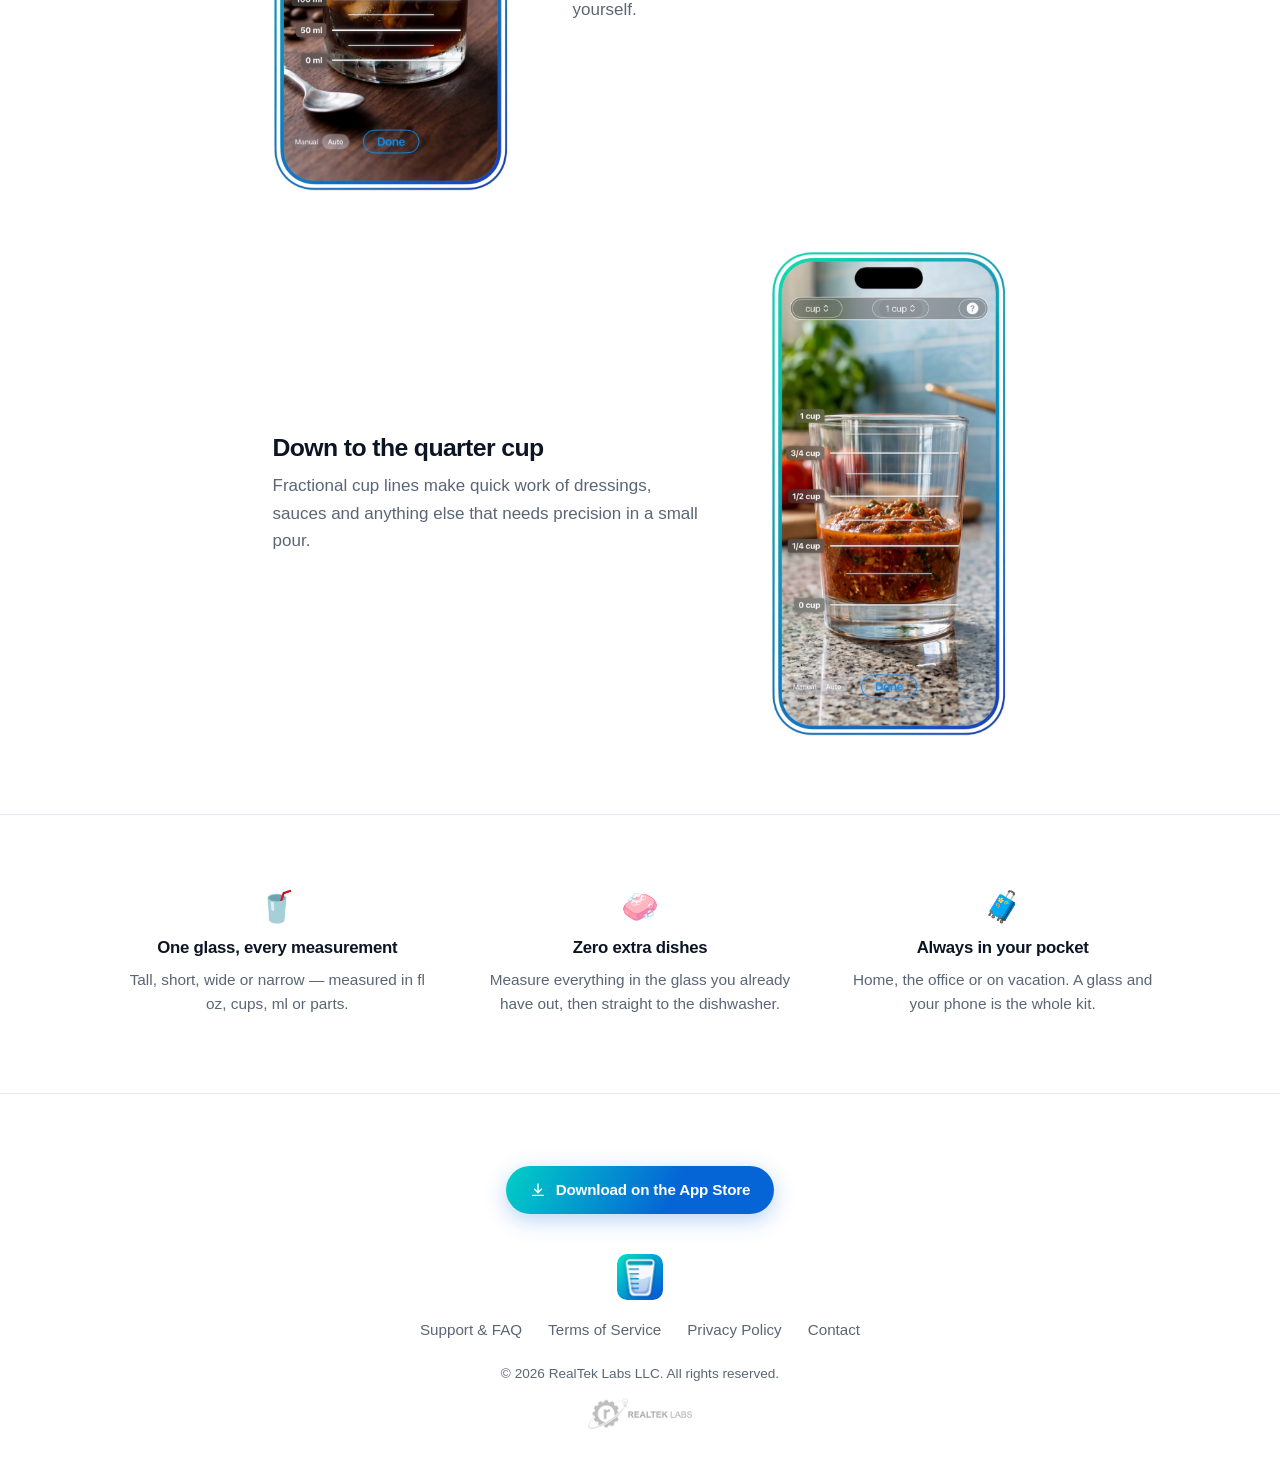
==== commit dfb75903: "Add files via upload" ====
--- a/index.html
+++ b/index.html
@@ -200,7 +200,7 @@
 
     <ul class="footer-links">
       <li><a href="support.html">Support &amp; FAQ</a></li>
-      <li><a href="terms.html">Terms of Service</a></li>
+      <li><a href="https://www.apple.com/legal/internet-services/itunes/dev/stdeula/">Terms of Service</a></li>
       <li><a href="privacy.html">Privacy Policy</a></li>
       <li><a href="mailto:support@realteklabs.com">Contact</a></li>
     </ul>
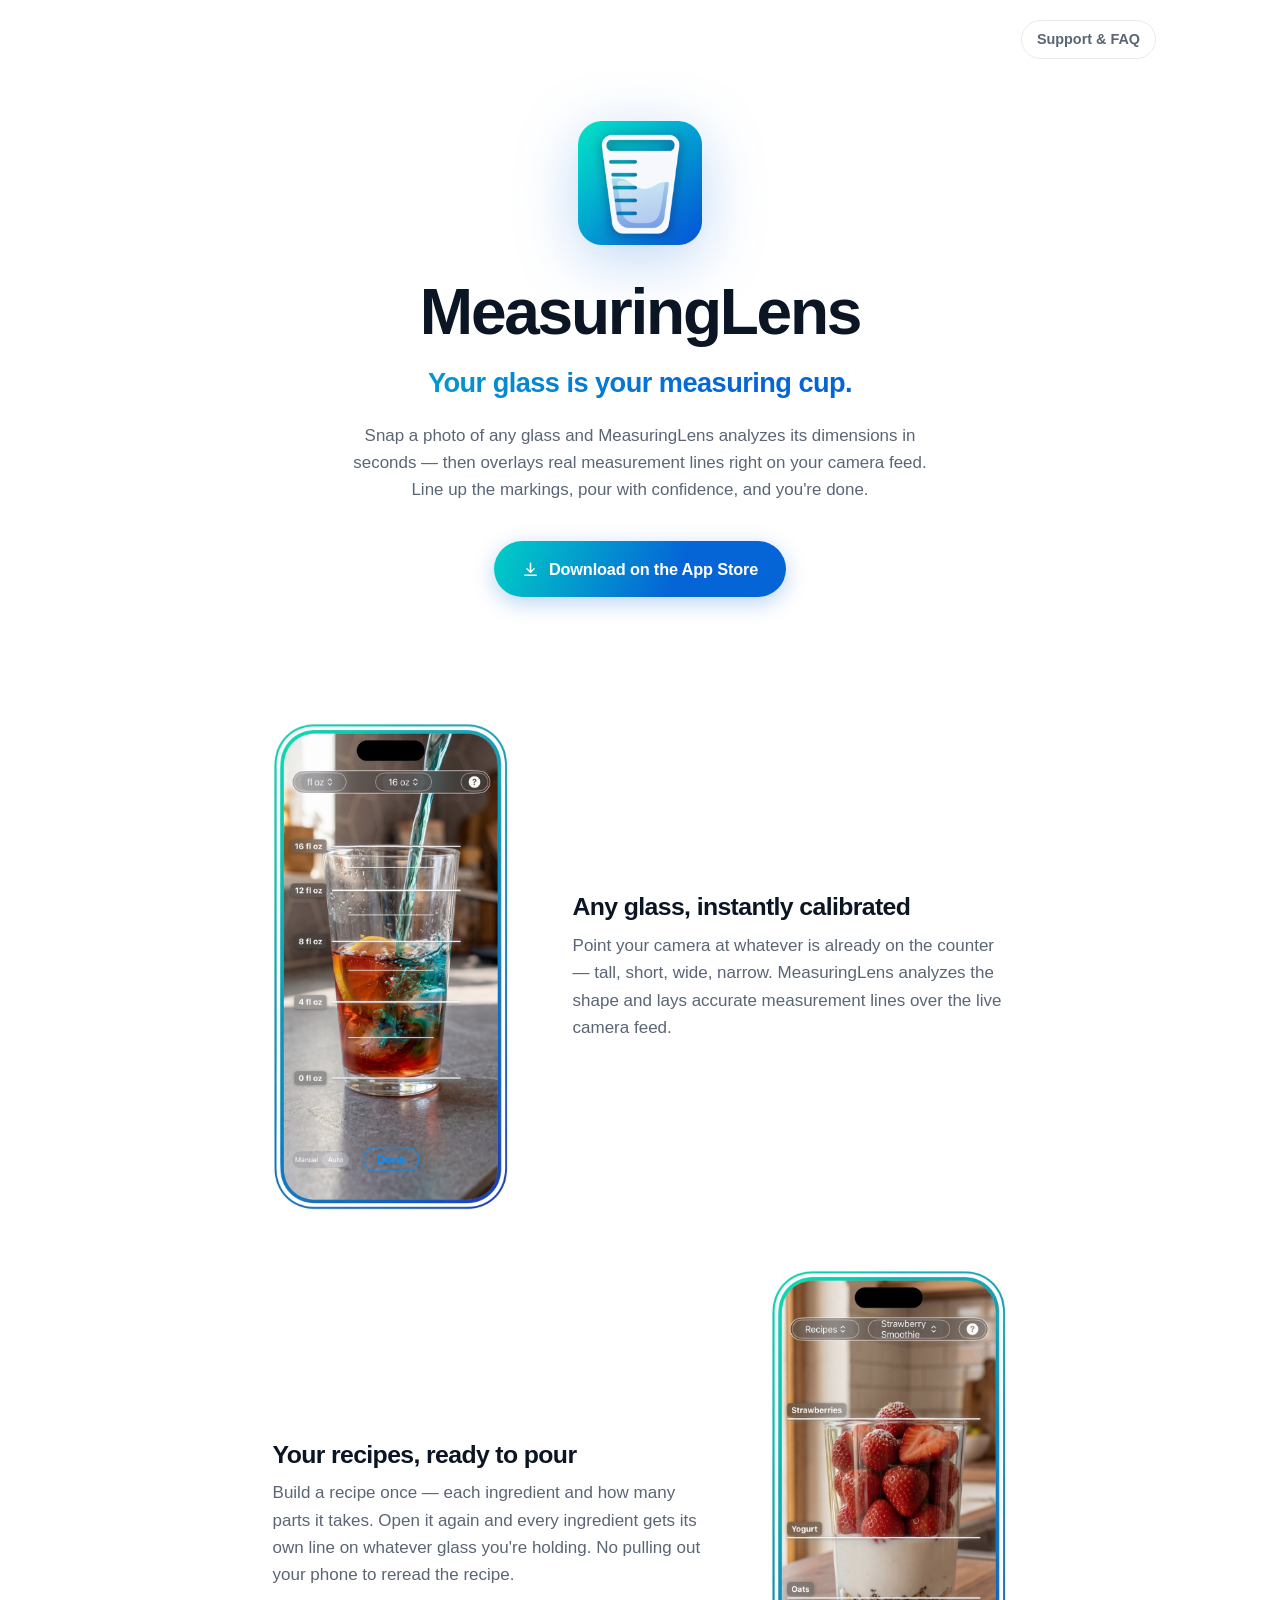
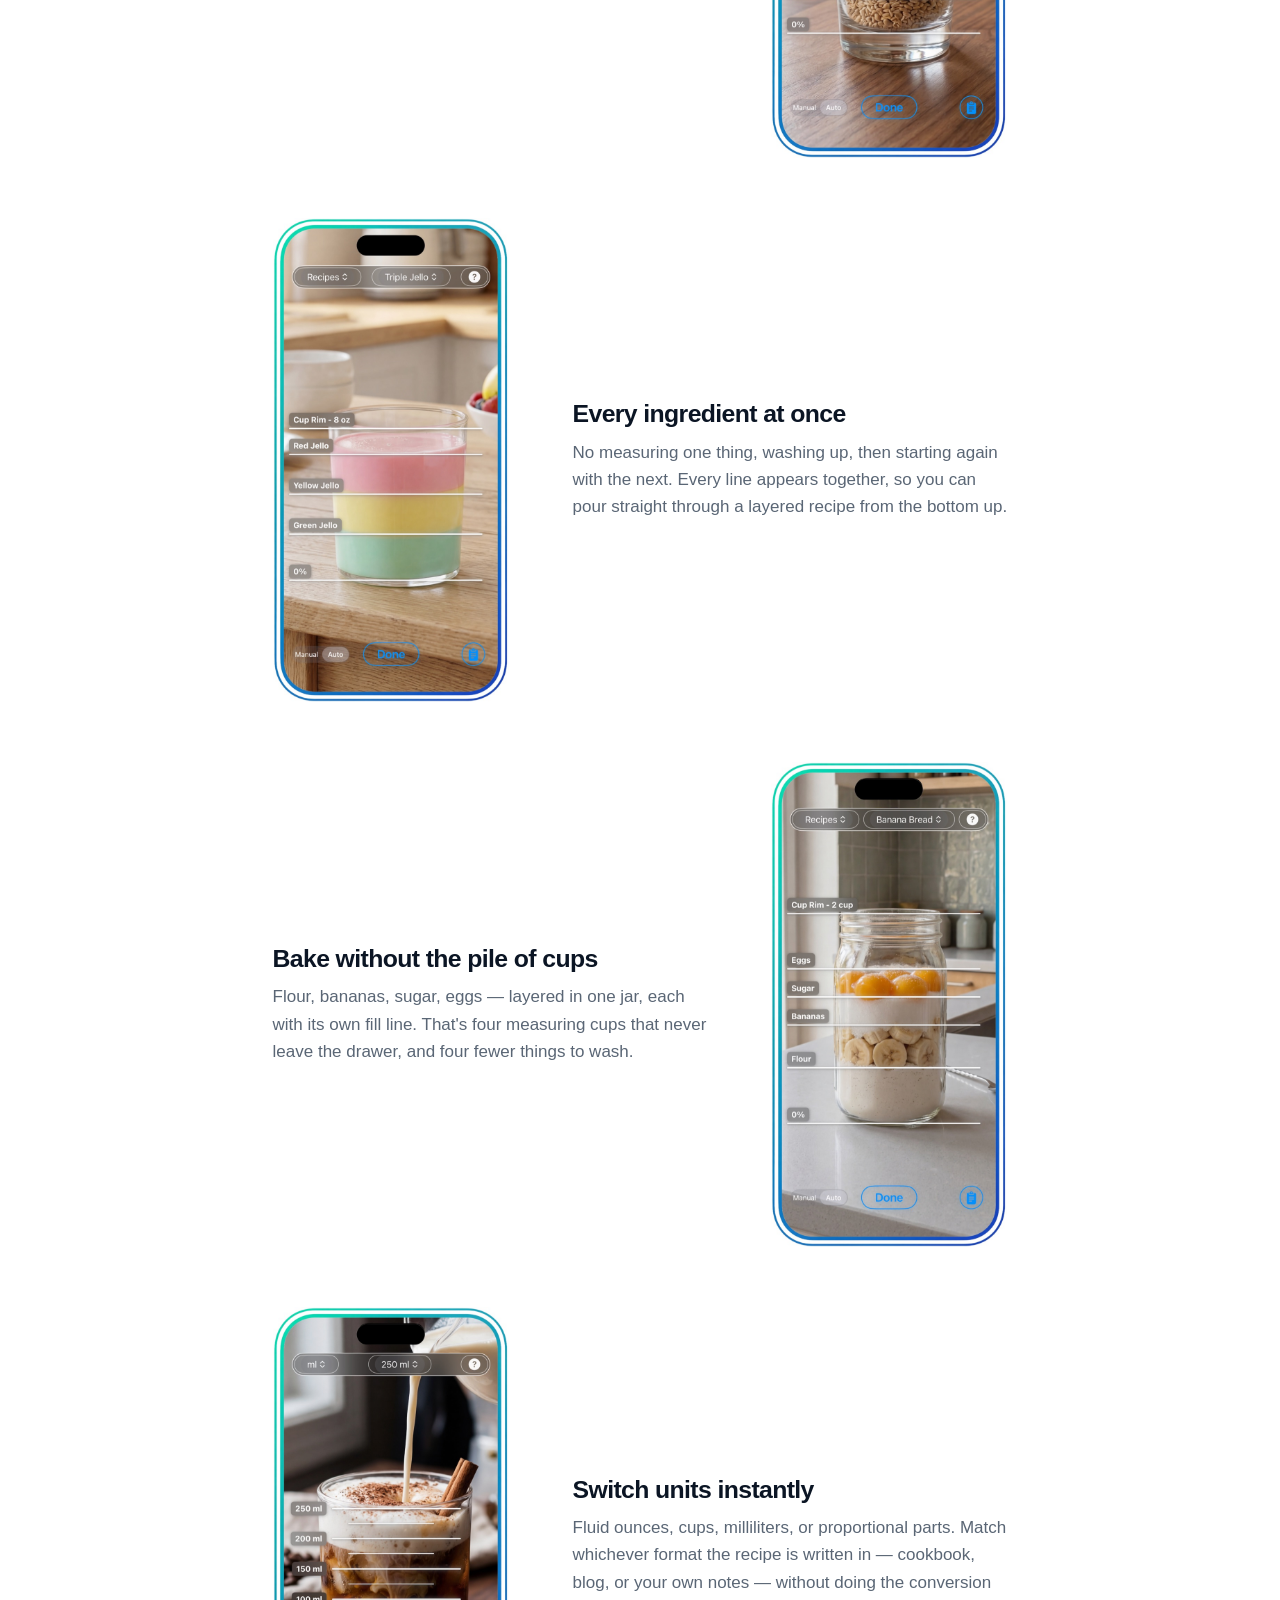
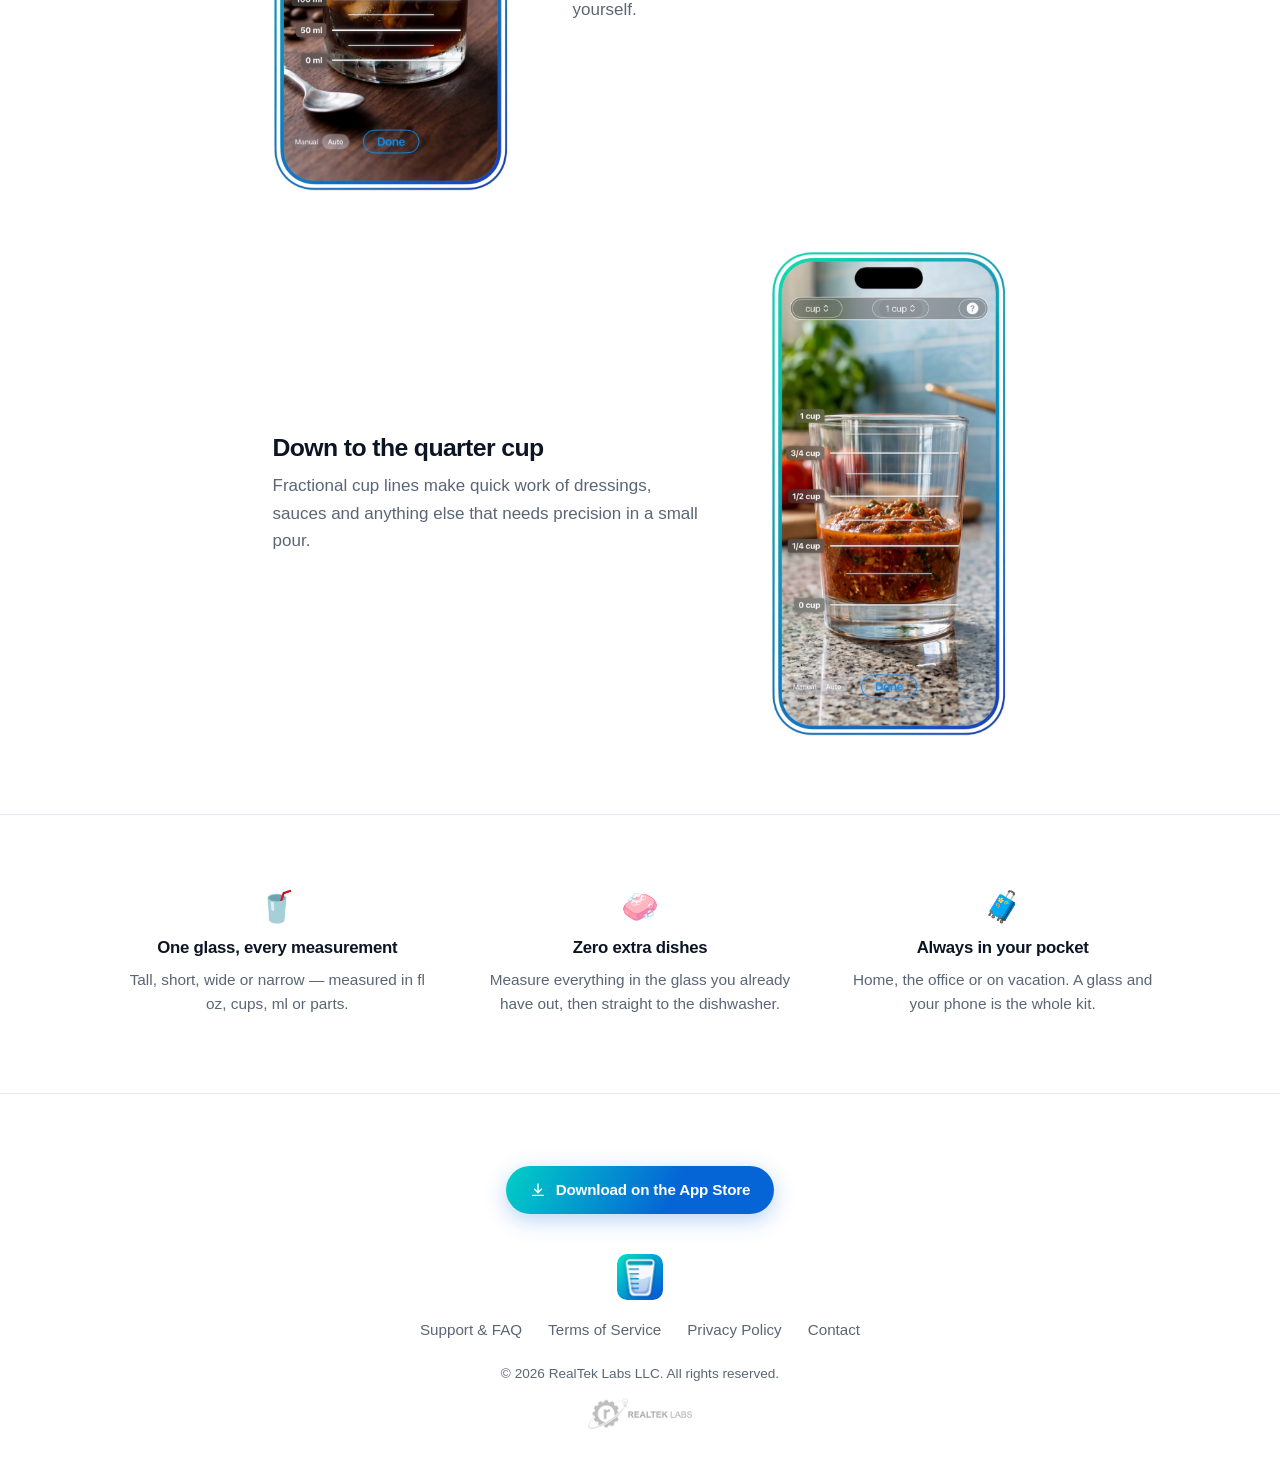
==== commit 97184b84: "Add files via upload" ====
--- a/index.html
+++ b/index.html
@@ -36,12 +36,10 @@
       pour with confidence, and you're done.
     </p>
 
-    <!-- Deliberately has no href, so the button is inert instead of jumping
-         the page to the top. Add href="https://apps.apple.com/…" here (and on
-         the matching button in the footer) once the App Store page is live.
-         Swap in Apple's official "Download on the App Store" badge artwork
-         before launch. -->
-    <a class="badge">
+    <!-- Links to the live App Store page. The matching footer button uses the
+         same URL. Consider swapping in Apple's official "Download on the App
+         Store" badge artwork. -->
+    <a class="badge" href="https://apps.apple.com/us/app/measuringlens/id6748652156">
       <svg width="17" height="17" viewBox="0 0 24 24" fill="none" stroke="currentColor"
            stroke-width="2.1" stroke-linecap="round" stroke-linejoin="round" aria-hidden="true">
         <path d="M12 3v12"></path>
@@ -184,8 +182,8 @@
 <footer class="site-footer">
   <div class="wrap">
 
-    <!-- Inert until the App Store page is live — see the note in the hero. -->
-    <a class="badge badge--sm">
+    <!-- App Store link — same URL as the hero button. -->
+    <a class="badge badge--sm" href="https://apps.apple.com/us/app/measuringlens/id6748652156">
       <svg width="16" height="16" viewBox="0 0 24 24" fill="none" stroke="currentColor"
            stroke-width="2.1" stroke-linecap="round" stroke-linejoin="round" aria-hidden="true">
         <path d="M12 3v12"></path>
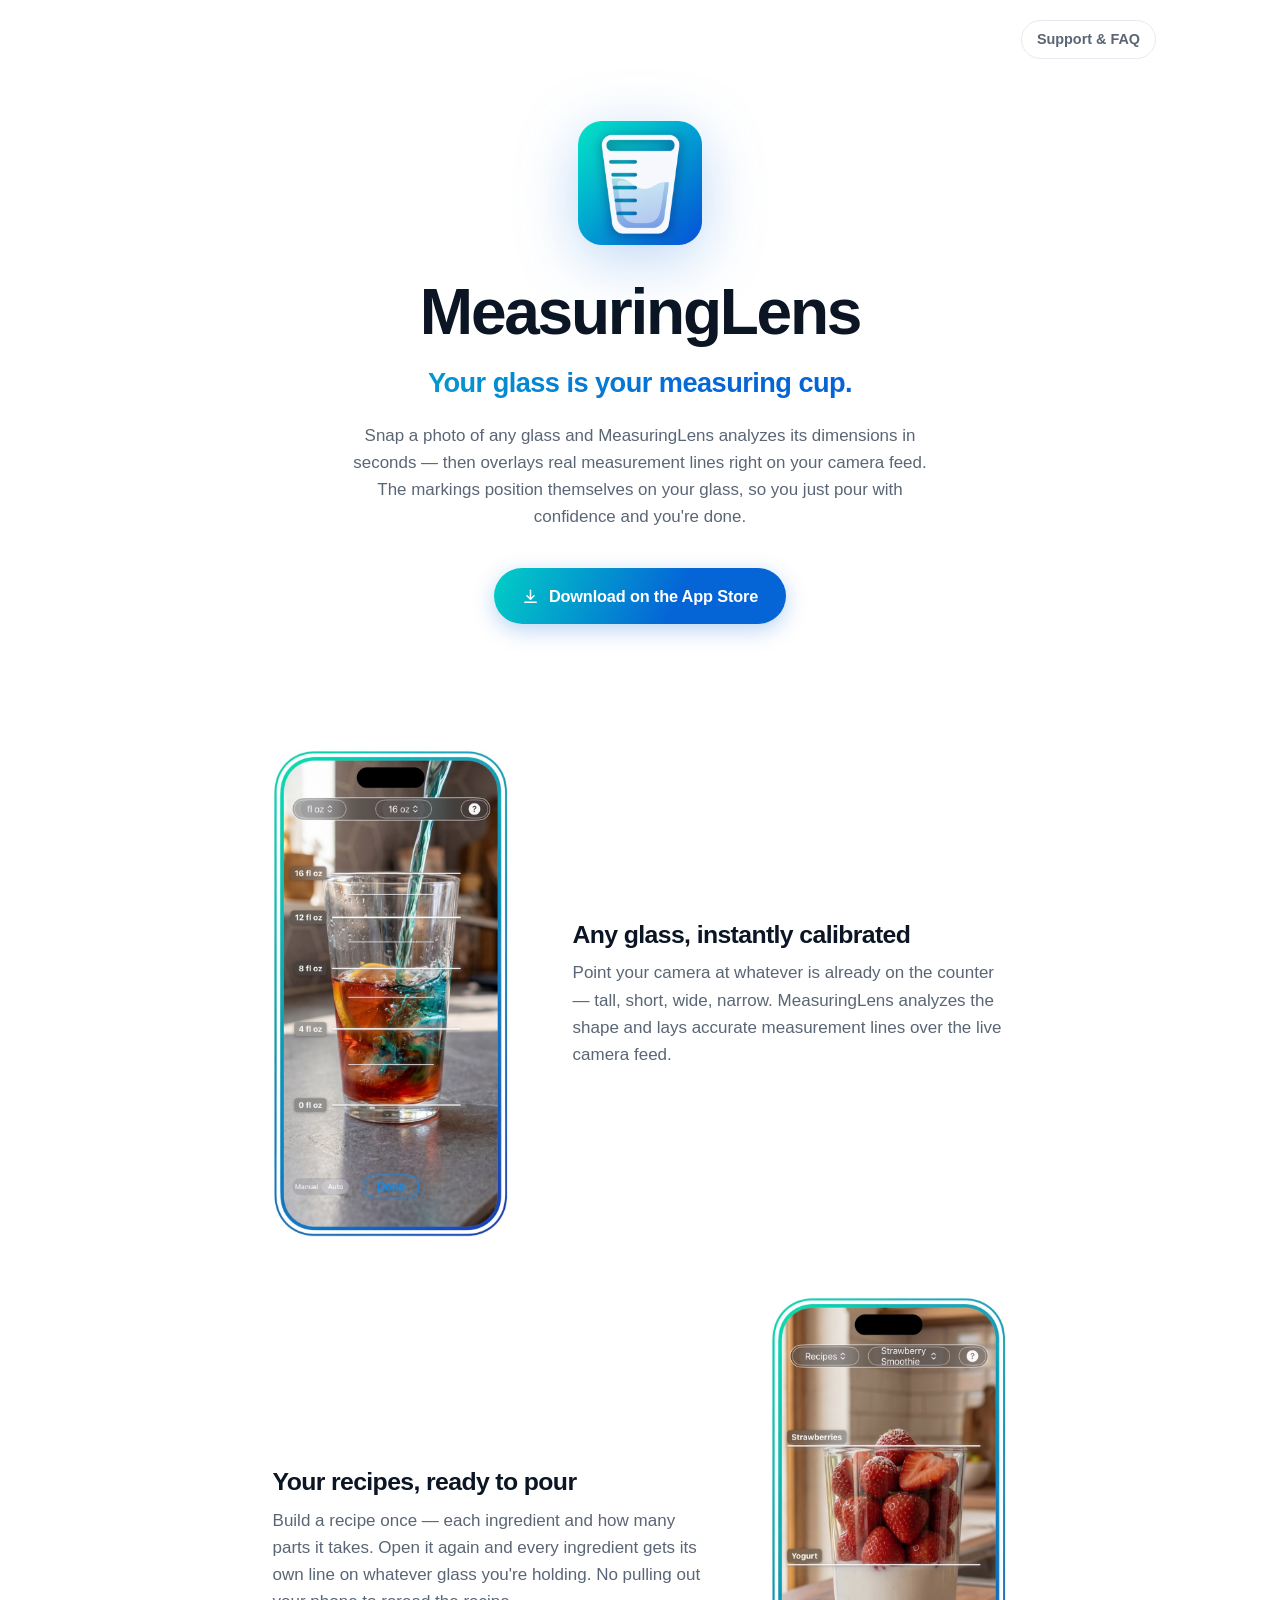
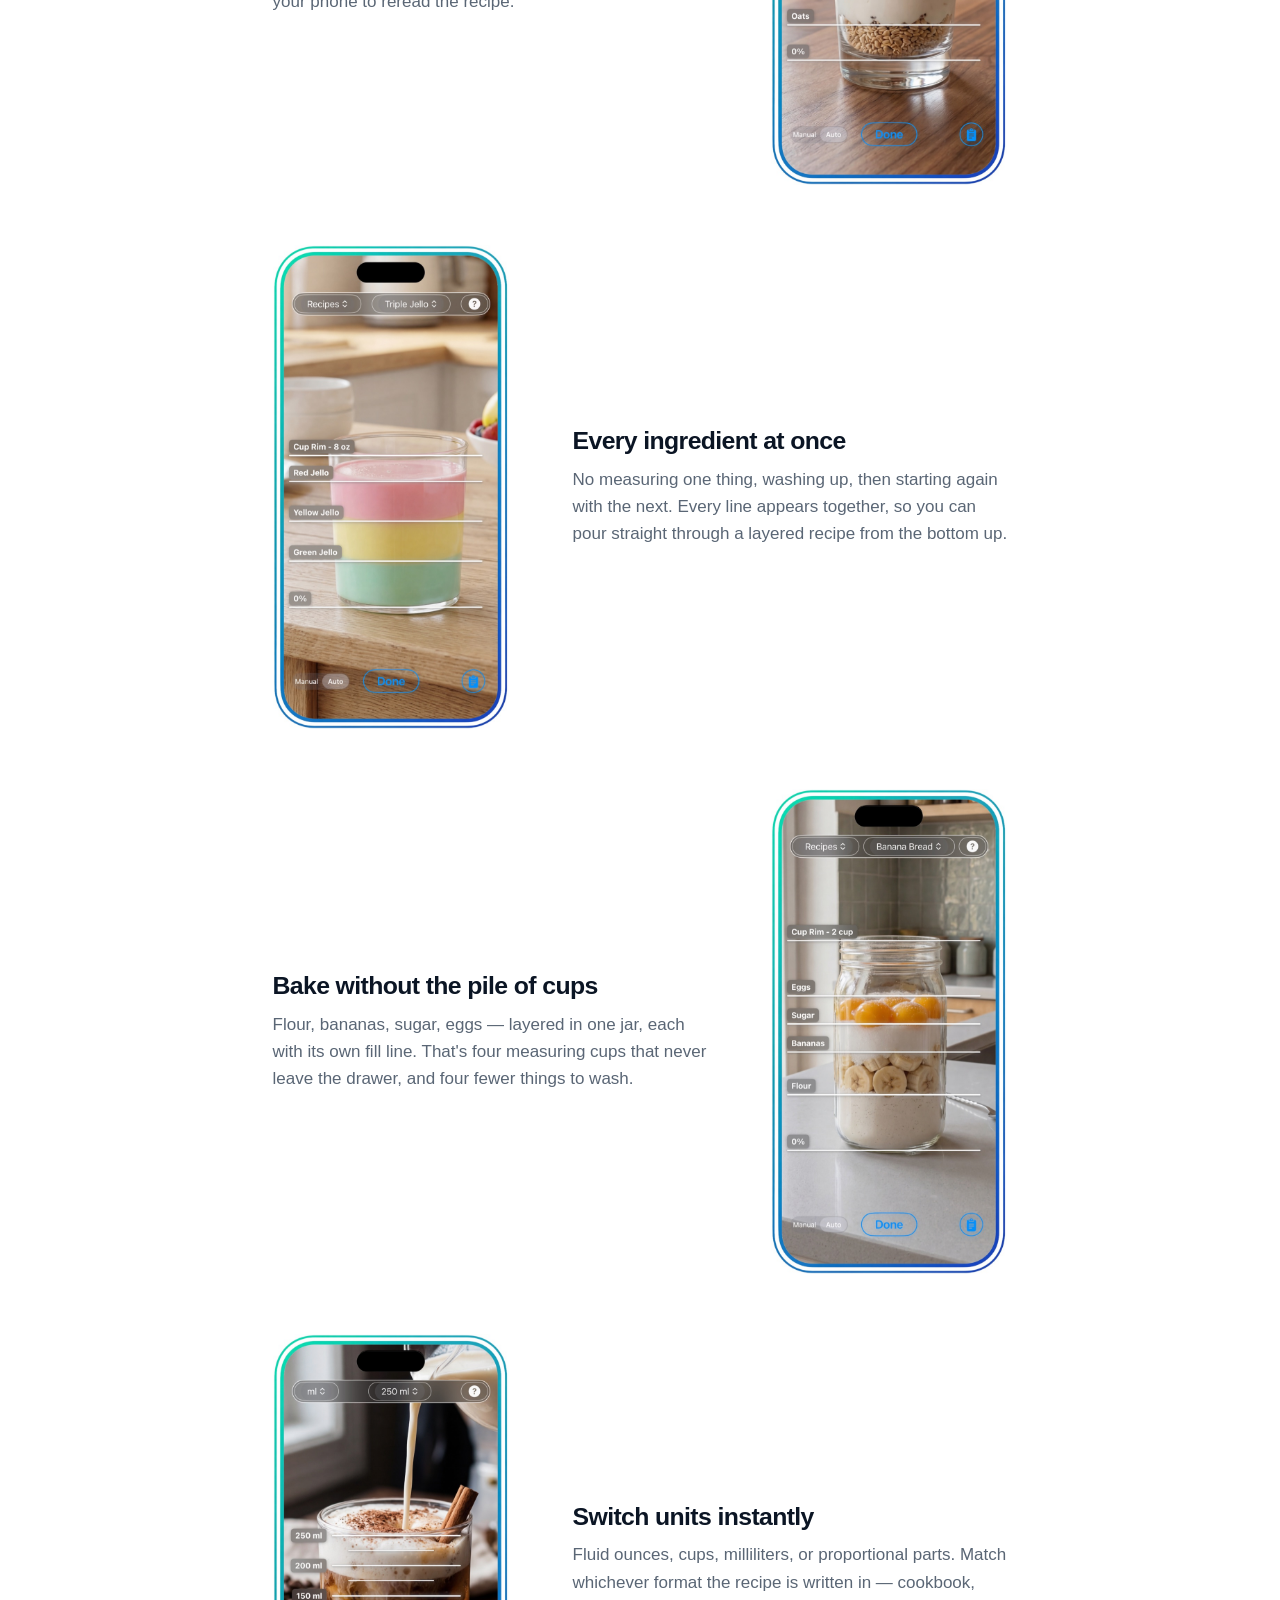
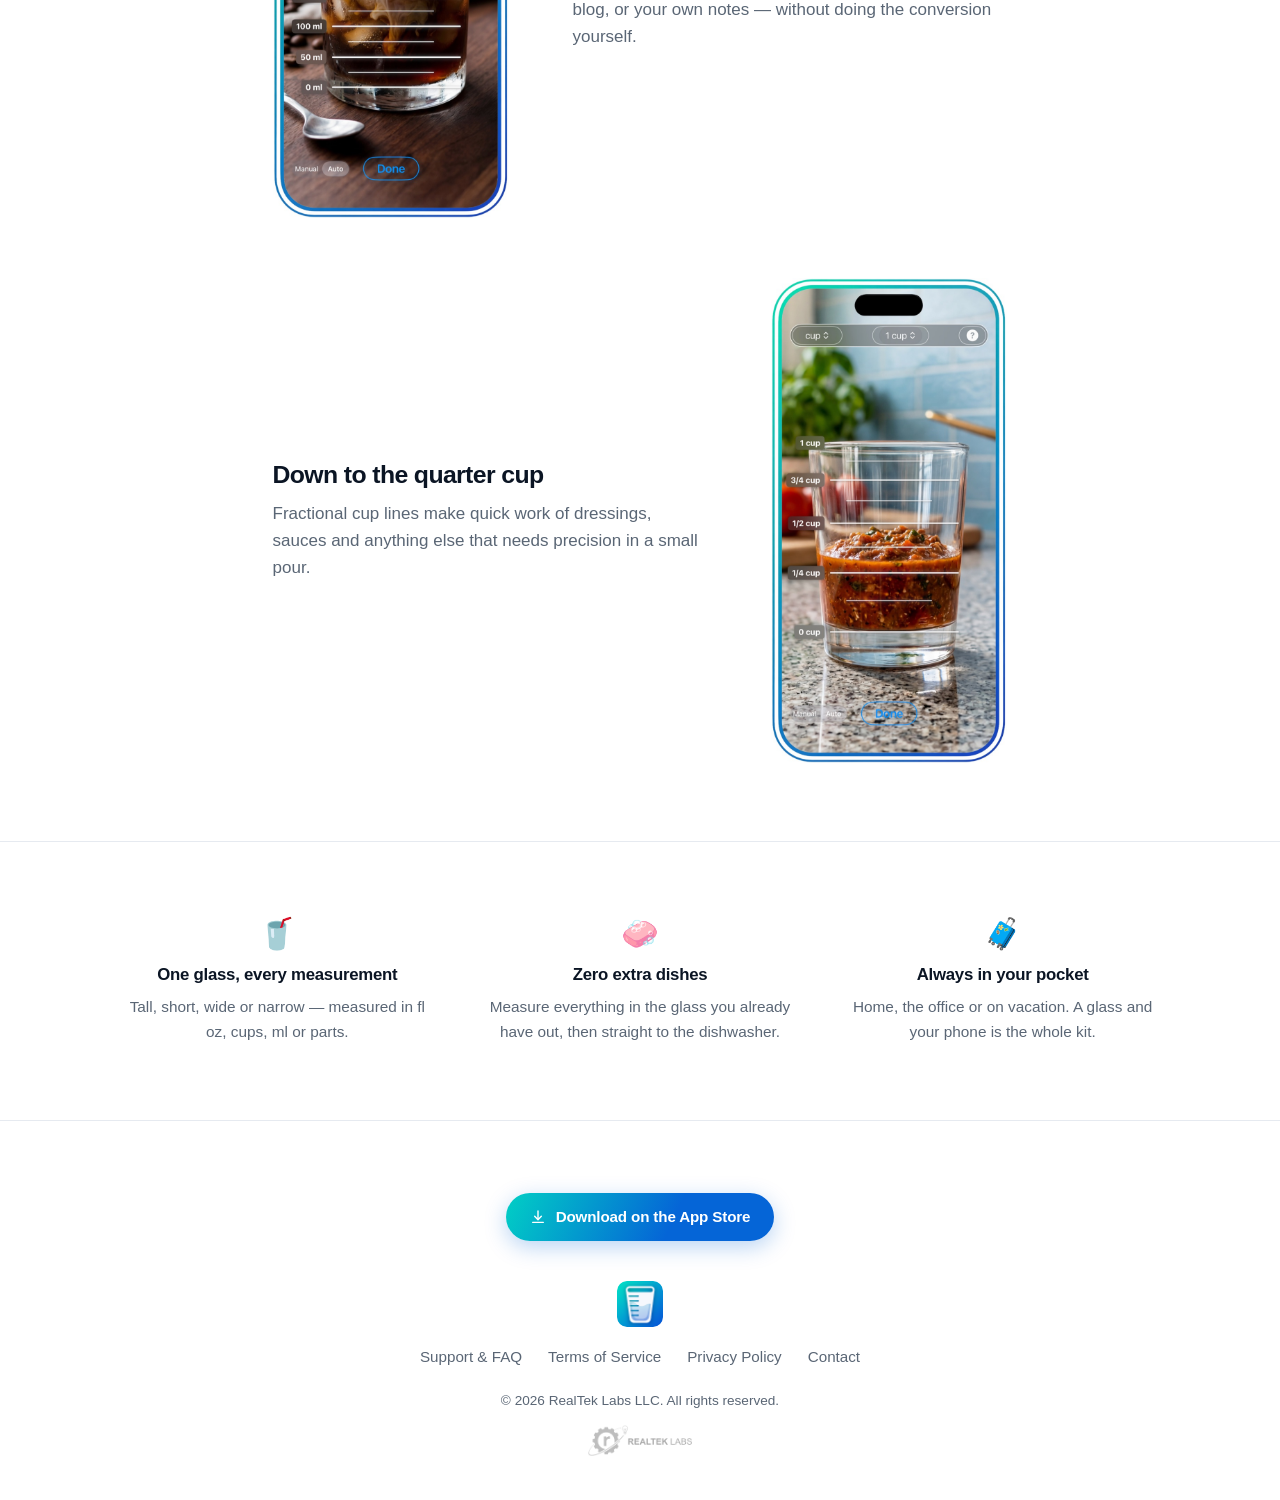
==== commit 04666731: "Add files via upload" ====
--- a/index.html
+++ b/index.html
@@ -32,8 +32,8 @@
     <p class="tagline">Your glass is your measuring cup.</p>
     <p class="hero-intro">
       Snap a photo of any glass and MeasuringLens analyzes its dimensions in seconds — then
-      overlays real measurement lines right on your camera feed. Line up the markings,
-      pour with confidence, and you're done.
+      overlays real measurement lines right on your camera feed. The markings position
+      themselves on your glass, so you just pour with confidence and you're done.
     </p>
 
     <!-- Links to the live App Store page. The matching footer button uses the
